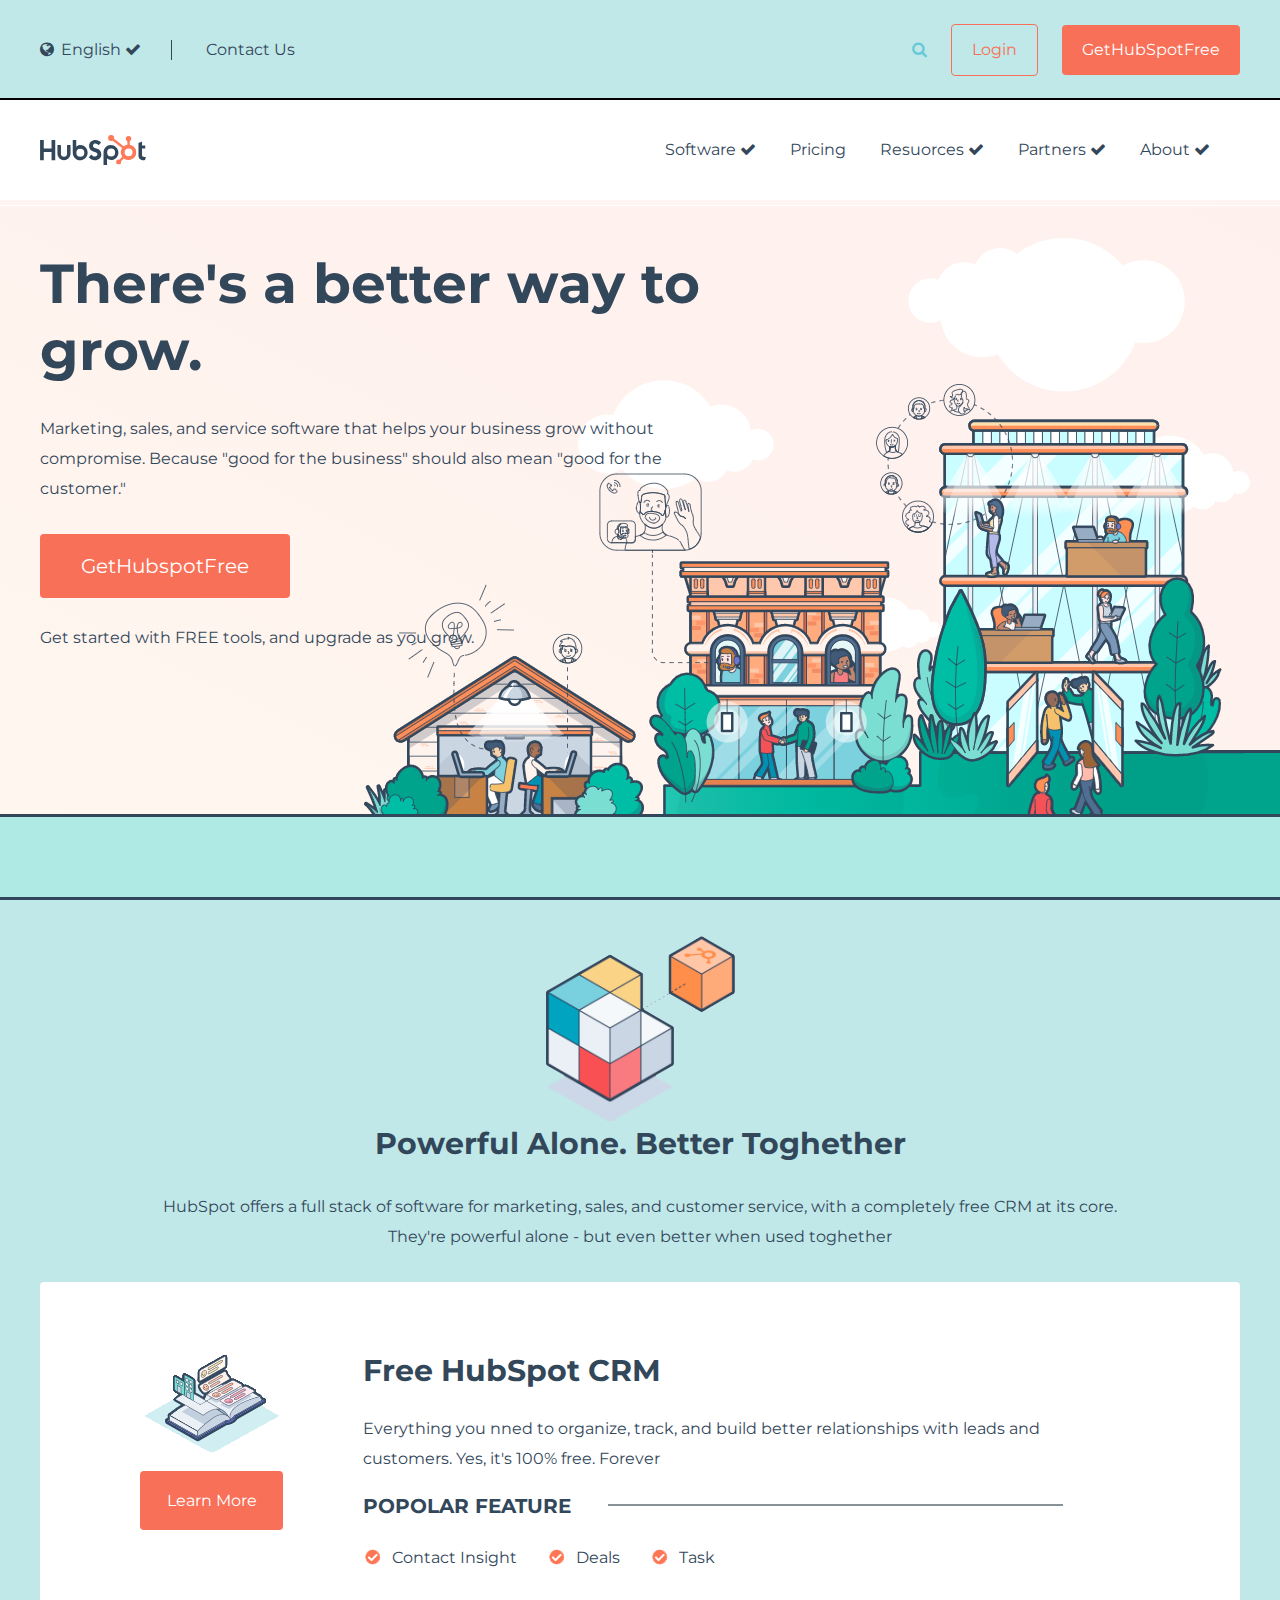
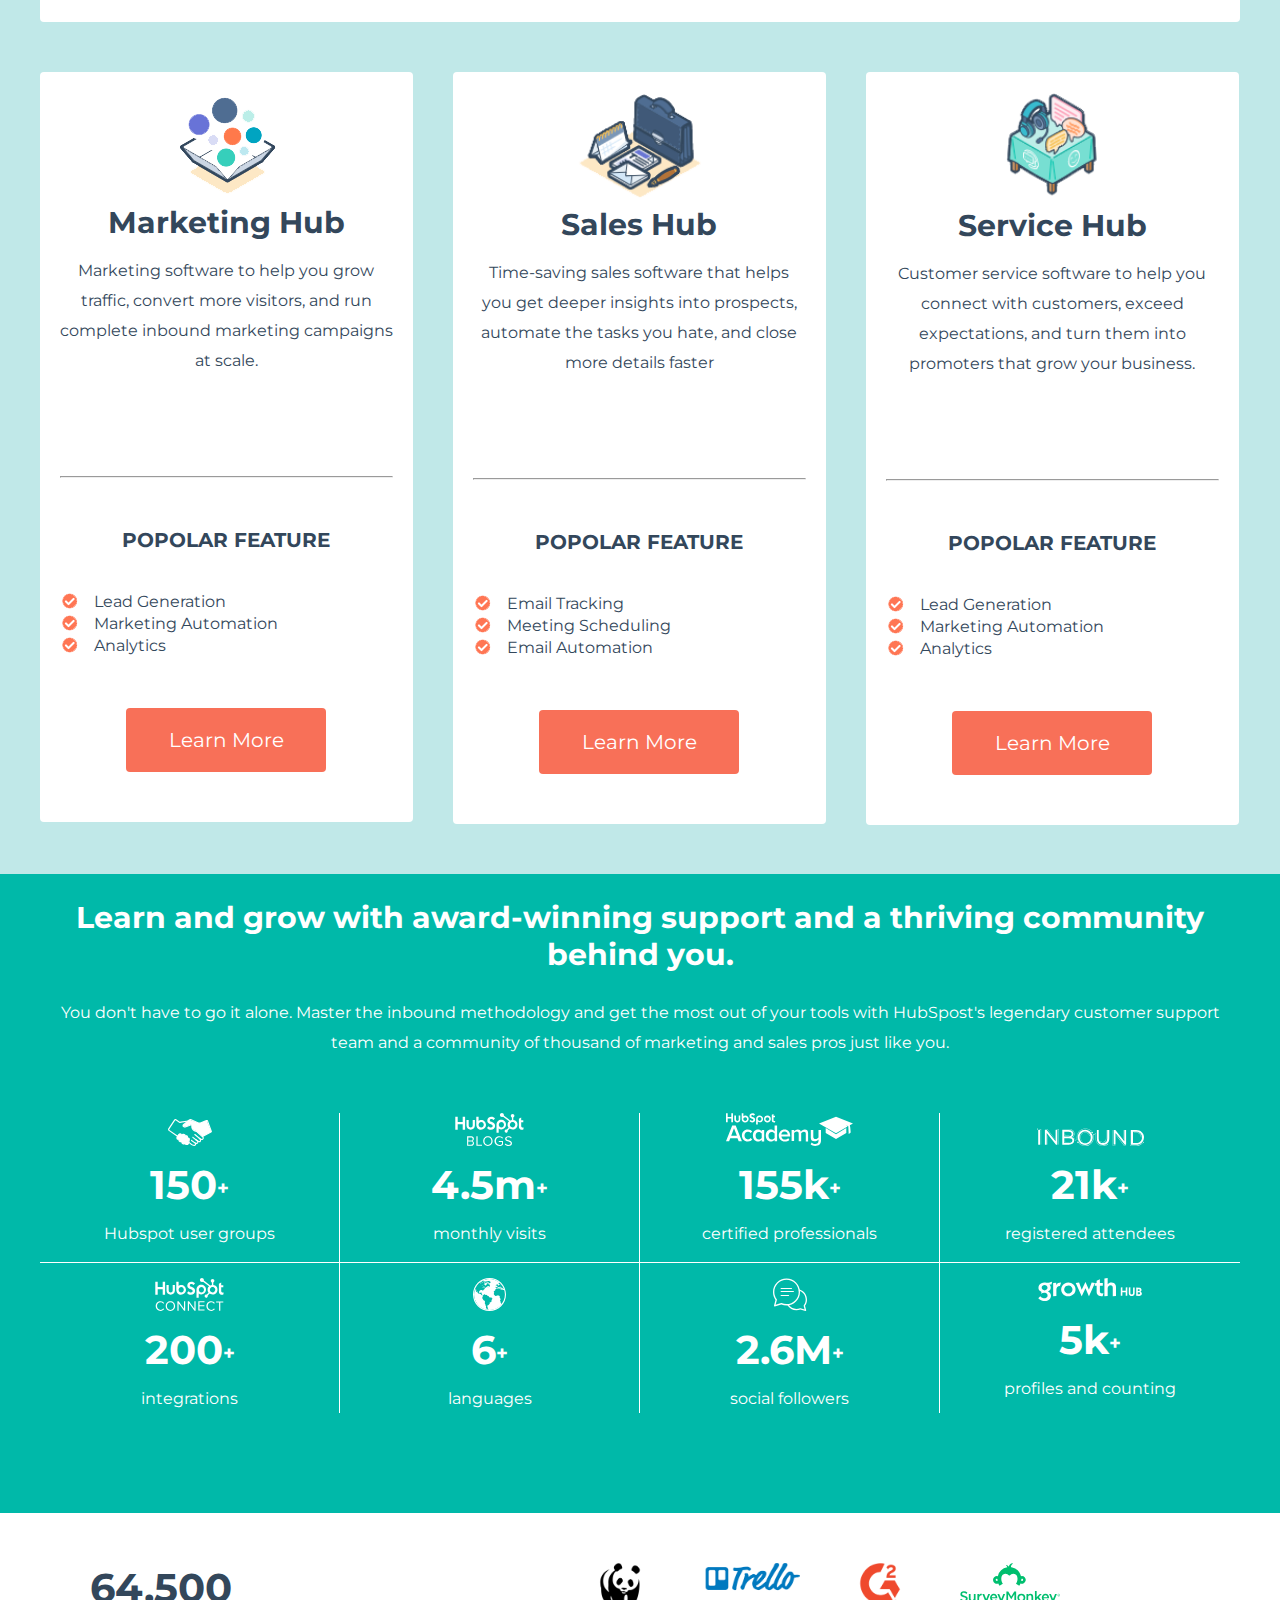
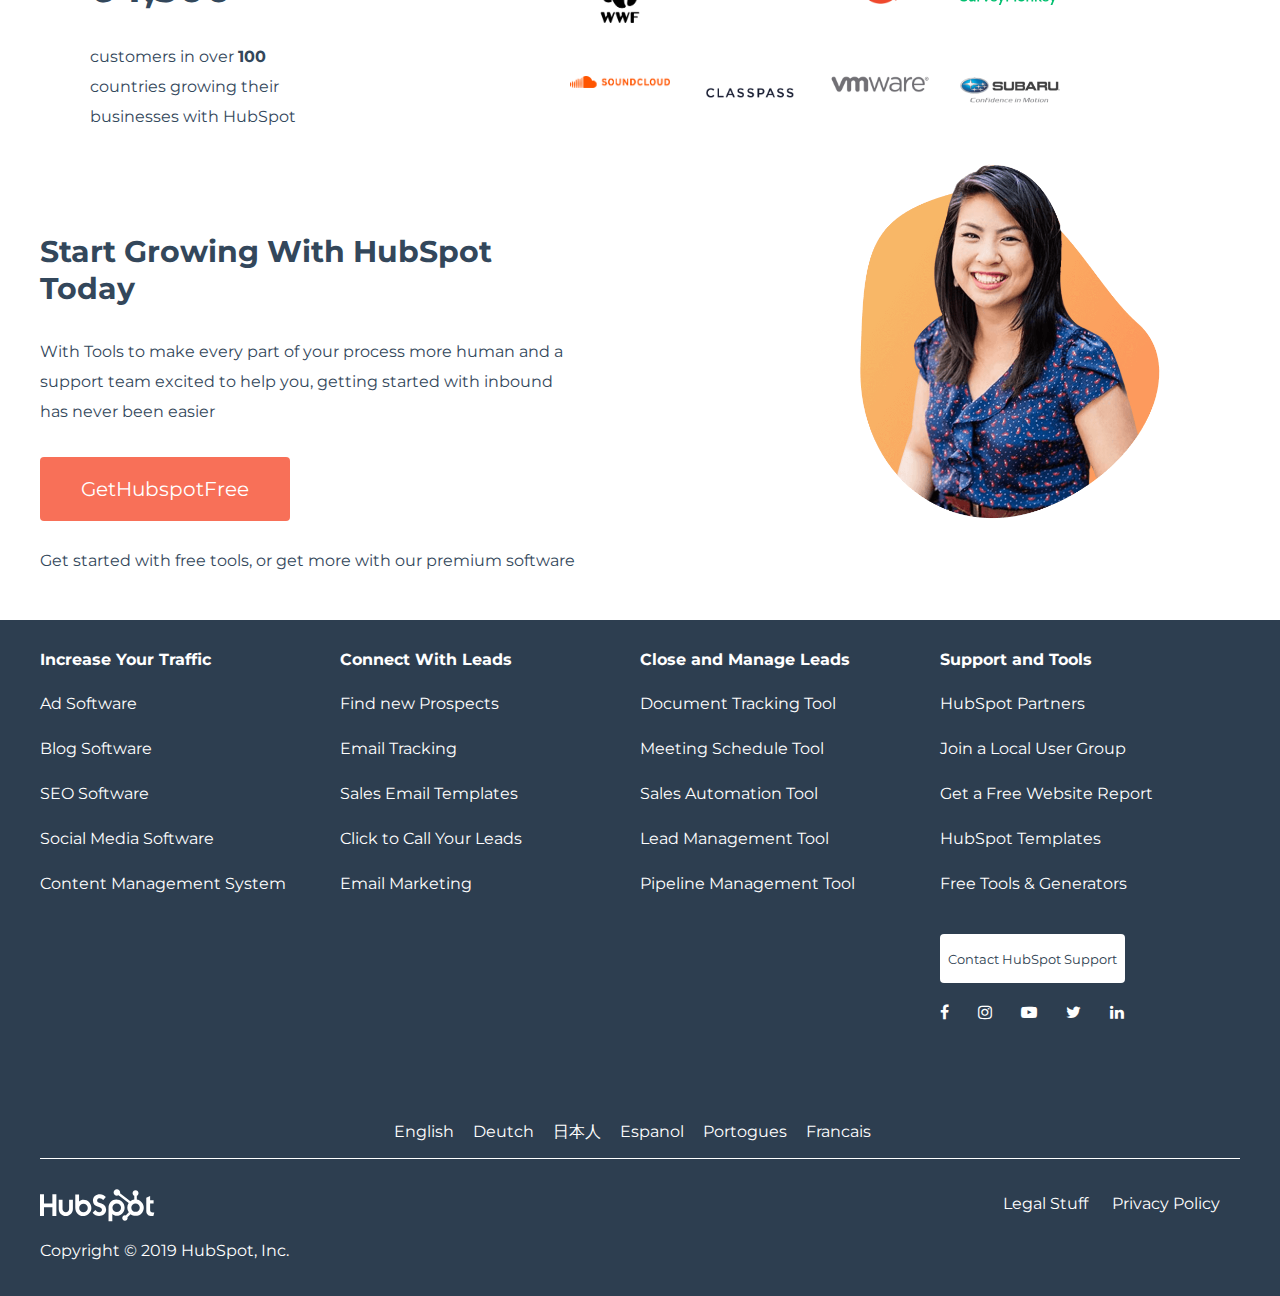
==== index.html @ 5397b075 "assegnata classe float-l a jumbotron-container, messo font-size su h1 a 55px e dato margin top a jum" ====
<!DOCTYPE html>
<html lang="en" dir="ltr">
  <head>
    <meta charset="utf-8">
    <title>Hubspot</title>
    <link rel="stylesheet" href="https://cdnjs.cloudflare.com/ajax/libs/font-awesome/4.7.0/css/font-awesome.min.css">
    <link rel="preconnect" href="https://fonts.gstatic.com">
<link href="https://fonts.googleapis.com/css2?family=Montserrat:ital@1&display=swap" rel="stylesheet">
<link rel="preconnect" href="https://fonts.gstatic.com">
<link href="https://fonts.googleapis.com/css2?family=Montserrat:ital,wght@1,900&display=swap" rel="stylesheet">
    <link rel="stylesheet" href="css/style.css">
  </head>
  <body>
    <header class="min-width">
      <div class="container clearfix">
        <!-- navbar left -->
        <nav>
          <ul class="float-l">
            <li>
              <i class="fa fa-globe color-darkgrey" aria-hidden="true">
              </i>
              <a   class="color-darkgrey" href="#">
               English
              </a>
              <i class="fa fa-check color-darkgrey" aria-hidden="true"></i>
            </li>
            <li  class="color-darkgrey">
             <a   class="color-darkgrey" href="#">
               Contact Us
              </a>
            </li>
          </ul>
          <!--end navbar left -->

          <!-- navbar right -->
          <ul class="float-r">
              <li>
                <a href="#">
                  <i class="fa fa-search" aria-hidden="true"></i>
                </a>
              </li>
              <li>
                <a href="#">
                  <div class="login-button txt-align-center">
                    <span>Login</span>
                  </div>
                </a>
              </li>

              <li>
                <a href="#">
                  <div class="get-hubspotfree-header-button button">
                   <span>GetHubSpotFree</span>
                  </div>
                </a>
              </li>
          </ul>
        </nav>
        <!--end navbar right -->
      </div>
      </header>
      <!-- end header -->

      <!-- under header navigation -->
      <div class="under-header-navigation">
        <div class="container clearfix">
          <div class="hubspot-logo-container float-l">
            <img src="img/logo.svg" alt="">
          </div>
          <div class="right-nav-under-header float-r">
            <nav>
              <ul>
                <li>
                  <a   class="color-darkgrey" href="#">Software</a>
                  <i class="fa fa-check color-darkgrey" aria-hidden="true"></i>
                </li>

                <li>
                  <a   class="color-darkgrey" href="#">Pricing</a>
                </li>

                <li>
                  <a   class="color-darkgrey" href="#">Resuorces</a>
                  <i class="fa fa-check color-darkgrey" aria-hidden="true"></i>
                </li>

                <li>
                  <a   class="color-darkgrey" href="#">Partners</a>
                  <i class="fa fa-check color-darkgrey" aria-hidden="true"></i>
                </li>

                <li>
                  <a   class="color-darkgrey" href="#">About</a>
                  <i class="fa fa-check color-darkgrey" aria-hidden="true"></i>
                </li>

              </ul>
            </nav>
          </div>
        </div>
      </div>
      <!--end under header navigation -->

      <!-- main -->
      <main class="min-width color-darkgrey">
        <!-- jumbotron -->
        <section class="jumbotron">
          <div class="container">
            <div class="jumbotron-container float-l">
              <h1>There's a better way to grow.</h1>
              <p>Marketing, sales, and service software that helps your business
                grow without compromise. Because "good for the business"
                should also mean "good for the customer."</p>
                <a class="jumbotron-link" href="#">
                  <div class="free-hubspot-button button">
                    <span>GetHubspotFree</span>
                  </div><br>
                </a>
                <a href="#">

                    <span class="color-darkgrey">
                      Get started with FREE tools,
                    and upgrade as you grow.
                  </span>

              </a>
              </div>
            </div>
          </section>
        <!--end jumbotron -->

        <!-- hub kind section -->
        <!-- slogan section -->
        <section class="kind-section">
          <div class="container clearfix">
            <div class="slogan-container">
              <img src="img/cubo.png" alt="">
              <h2>Powerful Alone. Better Toghether</h2>
              <p>HubSpot offers a full stack of software for marketing,
                sales, and customer service, with a completely free CRM at its core.
                They're powerful alone - but even better when used toghether</p>
            </div>
            <!--end slogan section -->

            <!-- crm section -->
            <div class="hubspot-crm-container clearfix">
              <div class="learn-more-container float-l">
                <img src="img/libretto.png" alt="libretto">
                <a href="#">
                  <div class="button">
                    <span>Learn More</span>
                  </div>
                </a>
              </div>

              <div class="free-hubspot-crm-description float-l">
                <h2>Free HubSpot CRM</h2>
                <p>Everything you nned to organize, track, and build better
                   relationships with leads and customers. Yes, it's 100% free. Forever</p>
                   <h3>POPOLAR FEATURE</h3>
                   <div class="check-container float-l">
                     <img src="img/check-orange.png" alt="">
                   </div>

                   <div class="check-description float-l">
                     <span>Contact Insight</span>
                   </div>

                   <div class="check-container float-l">
                     <img src="img/check-orange.png" alt="">
                   </div>

                   <div class="check-description float-l">
                     <span>Deals</span>
                   </div>

                   <div class="check-container float-l">
                     <img src="img/check-orange.png" alt="">
                   </div>

                   <div class="check-description float-l">
                     <span>Task</span>
                   </div>
                 </div>
               </div>
               <!--end crm section -->

               <!-- hub kind section -->
               <!-- marketing hub -->
              <div class="hub-kind-container clearfix">
                <div class="hub-kind-box float-l">
                  <img src="img/marketing-hub.png" alt="marketing-hub">
                  <h2>Marketing Hub</h2>
                  <p>Marketing software to help you grow traffic, convert more
                     visitors, and run complete inbound marketing campaigns at scale.</p>
                     <hr>
                     <h3>POPOLAR FEATURE</h3>

                      <div class="check-desc-and-logo-container">
                        <div class="check-hub-kind-container float-l">
                          <img src="img/check-orange.png" alt="check">
                       </div>
                       <div class="check-hub-kind-description float-l">
                           <span>Lead Generation</span>
                         </div>
                       </div>

                       <div class="check-desc-and-logo-container">
                         <div class="check-hub-kind-container float-l">
                           <img src="img/check-orange.png" alt="check">
                        </div>
                        <div class="check-hub-kind-description float-l">
                            <span>Marketing Automation</span>
                          </div>
                        </div>

                        <div class="check-desc-and-logo-container">
                          <div class="check-hub-kind-container float-l">
                            <img src="img/check-orange.png" alt="check">
                         </div>
                         <div class="check-hub-kind-description float-l">
                             <span>Analytics</span>
                           </div>
                         </div>
                         <a href="#">
                            <div class="learn-more-button-hubspot-kind button">
                              <span>Learn More</span>
                            </div>
                          </a>

                         </div>
                          <!--end marketing hub -->


                <!-- sales hub -->

                  <div class="hub-kind-box float-l">
                    <img class="sales-hub-img" src="img/sales-hub.png" alt="marketing-hub">
                    <h2>Sales Hub</h2>
                    <p>Time-saving sales software that helps you get deeper insights
                       into prospects, automate the tasks you hate, and close more details
                       faster</p>
                       <hr>
                       <h3>POPOLAR FEATURE</h3>
                       <div class="check-desc-and-logo-container">
                          <div class="check-hub-kind-container float-l">
                            <img src="img/check-orange.png" alt="check">
                         </div>
                         <div class="check-hub-kind-description float-l">
                             <span>Email Tracking</span>
                           </div>
                         </div>

                         <div class="check-desc-and-logo-container">
                           <div class="check-hub-kind-container float-l">
                             <img src="img/check-orange.png" alt="check">
                          </div>
                          <div class="check-hub-kind-description float-l">
                              <span>Meeting Scheduling</span>
                            </div>
                          </div>

                          <div class="check-desc-and-logo-container">
                            <div class="check-hub-kind-container float-l">
                              <img src="img/check-orange.png" alt="check">
                           </div>
                           <div class="check-hub-kind-description float-l">
                            <span>Email Automation</span>
                          </div>
                           </div>
                           <a href="#">
                             <div class="learn-more-button-hubspot-kind button">
                               <span>Learn More</span>
                              </div>
                             </a>
                           </div>
                           <!--end sales hub -->

              <!-- service hub -->
              <div class="hub-kind-box float-l">
                <img class="service-hub" src="img/service-hub.png" alt="marketing-hub">
                <h2>Service Hub</h2>
                <p>Customer service software to help you connect with customers,
                   exceed expectations, and turn them into promoters that grow your business.</p>
                  <hr>
                   <h3>POPOLAR FEATURE</h3>

                    <div class="check-desc-and-logo-container">
                      <div class="check-hub-kind-container float-l">
                        <img src="img/check-orange.png" alt="check">
                     </div>
                     <div class="check-hub-kind-description float-l">
                         <span>Lead Generation</span>
                       </div>
                     </div>

                     <div class="check-desc-and-logo-container">
                       <div class="check-hub-kind-container float-l">
                         <img src="img/check-orange.png" alt="check">
                      </div>
                      <div class="check-hub-kind-description float-l">
                          <span>Marketing Automation</span>
                        </div>
                      </div>

                      <div class="check-desc-and-logo-container">
                        <div class="check-hub-kind-container float-l">
                          <img src="img/check-orange.png" alt="check">
                       </div>
                       <div class="check-hub-kind-description float-l">
                           <span>Analytics</span>
                         </div>
                       </div>
                       <a href="#">
                        <div class="learn-more-button-hubspot-kind button">
                          <span>Learn More</span>
                        </div>
                      </a>

                       </div>
                     </div>
                   </div>
                   <!-- end service hub -->
                 </section>
                 <!--end hub kind section -->

                 <!-- numbers section -->
                 <!-- spot section -->
                 <section class="numbers-section">
                   <div class="container clearfix">
                     <div class="spot-container">
                       <h2>Learn and grow with award-winning
                         support and a thriving community behind you.</h2>
                         <p>You don't have to go it alone. Master the inbound methodology
                           and get the most out of your tools with HubSpost's legendary
                           customer support team and a community of thousand of
                           marketing and sales pros just like you.</p>
                     </div>
                     <!--end spot section -->

                     <!-- grid numbers -->
                     <div class="grid-numbers-container clearfix">

                       <div class="top grid-numbers-box float-l">
                         <img src="img/handshake.svg" alt="handshake">
                         <h2>150</h2>
                         <p>Hubspot user groups</p>
                       </div>

                       <div class="top grid-numbers-box float-l">
                         <img src="img/hubspot-blogs.svg" alt="HubSpot-blogs">
                         <h2>4.5m</h2>
                         <p>monthly visits</p>
                       </div>

                       <div class="top grid-numbers-box float-l">
                         <img src="img/hubspot-academy.svg" alt="HubSpot-academy">
                         <h2>155k</h2>
                         <p>certified professionals</p>
                       </div>

                       <div class="top grid-numbers-box float-l">
                         <img src="img/inbound.svg" alt="inbound">
                         <h2>21k</h2>
                         <p>registered attendees</p>
                       </div>

                       <div class="bottom grid-numbers-box float-l">
                         <img src="img/hubspot-connect.svg" alt="HubSpot-connect">
                         <h2>200</h2>
                         <p>integrations</p>
                       </div>

                       <div class="bottom grid-numbers-box float-l">
                         <img src="img/globe.svg" alt="globe">
                         <h2>6</h2>
                         <p>languages</p>
                       </div>

                       <div class="bottom grid-numbers-box float-l">
                         <img src="img/chat-text.svg" alt="chat-text">
                         <h2>2.6M</h2>
                         <p>social followers</p>
                       </div>

                       <div class="bottom grid-numbers-box float-l">
                         <img src="img/growth-hub.svg" alt="growt-hub">
                         <h2>5k</h2>
                         <p>profiles and counting</p>
                       </div>
                     </div>
                     <!--end grid numbers section -->
                   </div>
                 </section>
                 <!--end numbers section -->

                 <!-- partners section -->
                 <section>

                   <!-- numbers -->
                   <div class="container clearfix">
                     <div class="customers-number-container float-l">
                       <h2 id="customers-number">64,500</h2>
                       <p>customers in over <strong>100</strong> countries growing
                         their businesses with HubSpot </p>
                     </div>
                     <!--end numbers -->

                      <!-- partners logo section -->
                       <div class="logo-partners-container float-r">
                         <div class="top-logo-partners-container">
                           <div class="logo-partners-images-container float-l">
                             <img src="img/wwf.webp" alt="wwf">
                           </div>

                           <div class="logo-partners-images-container float-l">
                             <img src="img/trello.webp" alt="trello">
                           </div>

                           <div class="logo-partners-images-container float-l">
                             <img src="img/g2.webp" alt="g2">
                           </div>

                           <div class="logo-partners-images-container float-l">
                             <img src="img/survey-monkey.svg" alt="survey-monkey">
                           </div>
                         </div>

                         <div class="bottom-logo-partners-container">
                           <div class="logo-partners-images-container float-l">
                            <img src="img/soundcloud.webp" alt="soundcloud">
                          </div>

                          <div class="logo-partners-images-container float-l">
                            <img src="img/classpass.webp" alt="classpass">
                          </div>

                          <div class="logo-partners-images-container float-l">
                            <img src="img/vmware.webp" alt="vmware">
                          </div>

                          <div class="logo-partners-images-container float-l">
                            <img src="img/subaru.webp" alt="subaru">
                          </div>
                        </div>
                        </div>
                        <!--end partners logo section -->

                        <div class="grow-with-hubspot-container float-l">
                          <h2>Start Growing With HubSpot Today</h2>
                          <p>With Tools to make every part of your process more human and a
                            support team excited to help you, getting started with inbound
                            has never been easier</p>
                          <a href="#">
                            <div class="free-hubspot-button button">
                              <span>GetHubspotFree</span>
                            </div><br>
                            </a>
                            <span>Get started with free tools, or get more with our
                                  premium software</span>
                        </div>

                          <div class="immagine-signorina-container float-r">
                            <img src="img/woman.webp" alt="woman">
                          </div>
                      </div>
                    </section>
                    <!--end partners section -->
                  </main>

                  <!-- footer -->
                  <footer class="min-width">
                    <div class="container clearfix">
                      <div class="footer-services-container clearfix">
                        <div class="footer-services-box float-l">
                          <h4>Increase Your Traffic</h4>
                          <a href="#"><p>Ad Software</p></a>
                          <a href="#"><p>Blog Software</p></a>
                          <a href="#"><p>SEO Software</p></a>
                          <a href="#"><p>Social Media Software</p></a>
                          <a href="#"><p>Content Management System</p></a>
                        </div>

                        <div class="footer-services-box float-l">
                          <h4>Connect With Leads</h4>
                          <a href="#"><p>Find new Prospects</p></a>
                          <a href="#"><p>Email Tracking</p></a>
                          <a href="#"><p>Sales Email Templates</p></a>
                          <a href="#"><p>Click to Call Your Leads</p></a>
                          <a href="#"><p>Email Marketing</p></a>
                        </div>

                        <div class="footer-services-box float-l">
                          <h4>Close and Manage Leads</h4>
                          <a href="#"><p>Document Tracking Tool</p></a>
                          <a href="#"><p>Meeting Schedule Tool</p></a>
                          <a href="#"><p>Sales Automation Tool</p></a>
                          <a href="#"><p>Lead Management Tool</p></a>
                          <a href="#"><p>Pipeline Management Tool</p></a>
                        </div>

                        <div class="footer-services-box float-l">
                          <h4>Support and Tools</h4>
                          <a href="#"><p>HubSpot Partners</p></a>
                          <a href="#"><p>Join a Local User Group</p></a>
                          <a href="#"><p>Get a Free Website Report</p></a>
                          <a href="#"><p>HubSpot Templates</p></a>
                          <a href="#"><p>Free Tools & Generators</p></a>
                          <a href="#">
                            <div class="hubspot-support-button">
                              <span>Contact HubSpot Support</span>
                            </div>
                          </a>
                          <div class="icon">
                            <i class="fa fa-facebook" aria-hidden="true"></i>
                            <i class="fa fa-instagram" aria-hidden="true"></i>
                            <i class="fa fa-youtube-play" aria-hidden="true"></i>
                            <i class="fa fa-twitter" aria-hidden="true"></i>
                            <i class="fa fa-linkedin" aria-hidden="true"></i>
                          </div>
                        </div>
                      </div>

                      <div class="languages-container">
                        <span>English</span>
                        <span>Deutch</span>
                        <span>日本人</span>
                        <span>Espanol</span>
                        <span>Portogues</span>
                        <span>Francais</span>
                      </div>

                      <div class="logo-hubspot-bianco-container float-l">
                      <a href="#"><img src="img/wordmark-white.svg" alt="logo-bianco-hubspot"></a>
                        <p>Copyright &copy; 2019 HubSpot, Inc.</p>
                      </div>

                      <div class="privacy-container float-r">
                      <a href="#"><span>Legal Stuff</span></a>
                      <a href="#"><span>Privacy Policy</span></a>
                      </div>
                    </div>
                  </footer>
                  <!--end footer -->
                </body>
              </html>
---- css/style.css ----
/*UTILITIES*/
*{
  padding: 0;
  margin: 0;
  box-sizing: border-box;
}

body{
  font-family: 'Montserrat', sans-serif;
}

p{
  font-size: 16px;
  line-height: 30px;
}

a{
  text-decoration: none;
}

h2{
  font-size: 30px;
}

h3{
  font-size: 20px;
}

.container{
  width: 1200px;
  min-width: 1200px;
  margin: 0 auto;
}

.clearfix::after{
  content: "";
  display: table;
  clear: both;
}

.float-l{
  float: left;
}

.float-r{
  float: right;
}

.min-width-1200px{
  min-width: 1200px;
}



.min-width{
  min-width: 1200px;
}

.free-hubspot-button{
  padding: 20px 30px;
  width: 250px;
  margin-top: 30px;
  margin-bottom: 30px;
  font-size: 20px;

}

.button{
  border-radius: 4px;
  background-color: #f87058;
  color: #fff;
  display: inline-block;
  text-align: center;
}

.txt-align-center{
  text-align: center;
}

.color-darkgrey{
  color: #33475b;
}


/*END UTILITIES*/

/*HEADER*/
header{

  height: 100px;
  background-color: #c0e8e8;
  border-bottom: 2px solid #000;
}


header .container nav ul{
  line-height: 100px;
}

header .container nav ul li{
  display: inline-block;
  height: 20px;
  line-height: 20px;
}

/*NAVBAR-LEFT*/

header .container nav .float-l li i:first-child{
  padding-right: 3px;
}

header .container nav .float-l li:first-child{
  padding-right: 30px;
  border-right: 1px solid #33475b;
}

header .container nav .float-l li:nth-child(2){
  padding-left: 30px;
}

/*END NAVBAR-LEFT*/

/*NAVBAR-RIGHT*/

header .container nav .float-r li:first-child{
  margin-right: 20px;

}

header .container nav .float-r li a:first-child{
  color: #68c9d8;
}

.login-button{
  border: 1px solid #f87058;
  padding: 15px 20px;
  border-radius: 4px;
  color: #f87058;
  margin-right: 20px;
  display: inline-block;

}

.get-hubspotfree-header-button{
  padding: 15px 20px;

}
/*END NAVBAR-RIGHT*/


/*END HEADER*/


/*UNDER HEADER NAV*/
.under-header-navigation{
  height: 100px;
  position: relative;
}

.hubspot-logo-container{
  margin-top: 35px;
}


.right-nav-under-header nav ul{
  line-height: 100px;
}

.right-nav-under-header nav ul li{
  display: inline-block;
  padding-right: 30px;
}

/*END UNDER HEADER NAV*/

/*JUMBOTRON*/


.jumbotron{
  height: 700px;
  background: url("../img/jumbotron.png") no-repeat;
  background-position: bottom 0 right 0;
  background-color: #fff4ef;
  position: relative;

}

.jumbotron::before{
  position: absolute;
  bottom: 0;
  left:0;
  content: "";
  background-color: #afebe4;
  height: 80px;
  width: 100%;
  border-top: 3px solid #33475b;
  border-bottom: 3px solid #33475b;
}

.jumbotron-container{
  margin-top: 50px;
  width: 700px;

}

.jumbotron-container h1{
  font-size: 55px;
}

.jumbotron-container p{
  margin-top: 30px;

  /* font-size: 20px; */
}

 .jumbotron-container a div:last-child span{
    font-size: 15px;
}

/*END JUMBOTRON*/

/*HUB KIND SECTION*/

.kind-section{
  background-color: #c0e8e8;;

}

.slogan-container{
  /* width: 70%; */

  text-align: center;
  position: relative;
  padding: 30px 120px;

  /* left: 50%;
  transform: translate(-50%); */

}

.slogan-container h2{

  margin-bottom: 30px;
}

/*HUBSPOT CRM*/

.hubspot-crm-container{
  width: 100%;
  background-color: #fff;
  border-radius: 4px;
  padding: 70px 100px;
}

.learn-more-container a{
  color: #fff;
}

.learn-more-container a .button{
  padding: 20px 20px;
  margin-top: 10px;
  display: block;
}

.free-hubspot-crm-description{
  width: 700px;
  height: 200px;
  margin-left: 80px;
}

.free-hubspot-crm-description h2{
  margin-bottom: 25px;
}

.free-hubspot-crm-description p{
  margin-bottom: 20px;
  /* font-size: 20px; */
  line-height: 30px;
}

.free-hubspot-crm-description h3::before {
    content: '';
    float: right;
    width: 65%;
    height: 2px;
    /* line-height 20px - 2px = 18px */
    margin-top: 10px;
    background-color: #899397;
}

.check-container{
  margin: 30px 10px  0 0;
}

.check-description{
  margin-top: 30px;
  margin-right: 30px;
}

.check-description:last-child{
  margin-right: 0;
}
/*END HUBSPOT CRM*/

/* HUB KIND SECTION*/
.hub-kind-box{
  width:calc(100% / 3 - 27px);
  background-color: #fff;
  margin-top: 50px;
  border-radius: 4px;
  text-align: center;
  padding: 20px 20px;
}

.sales-hub-container{
  width:453px;
  border: 1px solid black;
  padding: 0 40px;
}

.hub-kind-box:nth-child(2){
  margin: 50px 40px;
}

.sales-hub-img{
  width: 130px;
}

.service-hub{
  width: 100px;
}

.hub-kind-box h2{

  margin-bottom: 15px;
}

 .hub-kind-box p{

  margin-bottom: 100px;
}



.hub-kind-box h3{
  margin-top: 50px;
  margin-bottom: 40px;

}


.check-desc-and-logo-container{
  width: 300px;
  height: 20px;
  margin-bottom: 2px;

}

.check-hub-kind-description{
  margin:0 15px;
}


.learn-more-button-hubspot-kind{
  padding: 20px 30px;
  width: 200px;
  margin-top: 50px;
  margin-bottom: 30px;
  font-size: 20px;

}

.learn-more-button a span{
  color: #fff;
}
/*END HUB KIND SECTION*/

/* NUMBERS SECTION */ /*SPOT SECTION*/
.numbers-section{
  background-color: #00b9a9;
  margin-bottom: 50px;
}

.spot-container{
  width: 100%;
  padding: 25px 0;
  text-align: center;
  color: #fff;
}

.spot-container h2{
  margin-bottom: 25px;
}

.spot-container p{
  line-height: 30px;
  /* font-size: 15px; */
}

/*END SPOT SECTION*/

/*NUMBERS GRID SECTION*/
.grid-numbers-container{
  width: 100%;
  height: 400px;
  margin-top: 30px;
}

.grid-numbers-box{
  text-align: center;
  width: 25%;

}

.top.grid-numbers-box{
  border-bottom: 1px solid #fff;

}

.grid-numbers-box{
  height: 150px;
}

.top.grid-numbers-box,
.bottom.grid-numbers-box{
  border-right: 1px solid #fff;
}

.top.grid-numbers-box:nth-child(4),
.bottom.grid-numbers-box:last-child{
  border-right: 0;
}

.bottom.grid-numbers-box{

  padding-top: 15px;
}

.grid-numbers-box img,
.grid-numbers-box h2{
  margin-bottom: 10px;

}

.grid-numbers-box h2,
.grid-numbers-box p{
  color: #fff;
}

 .grid-numbers-box h2{
   font-family: 'Montserrat', sans-serif;
   font-size: 40px;
}



 .grid-numbers-box h2::after{
  content: "+";
  font-size: 0.5em;
  vertical-align: middle;
}

/*END NUMBERS SECTION */

/*PARTNERS SECTION*/

.customers-number-container{
  width: 250px;
  margin-left: 50px;
}


#customers-number{
  font-size: 40px;
  margin-bottom: 30px;
}

.logo-partners-container{
  width: 600px;
  height: 200px;
  margin-right: 100px;
}

.logo-partners-images-container{
  width: 100px;
  margin-left: 30px;
}

.top-logo-partners-container,
.bottom-logo-partners-container{
  width: 100%;
  height: 100px;
  margin-bottom: 10px;

}

.logo-partners-images-container img{
  width: 100%;
  height: 100%;
}

.grow-with-hubspot-container{
  margin-top: 70px;
  width: 544px;
  }

.grow-with-hubspot-container h2{
  margin-bottom: 30px;
}

.grow-with-hubspot-container a:last-child span {
  color: #000;
  font-size: 10px;
}

.immagine-signorina-container{
  width: 300px;
  position: relative;
  right: 80px;
}

.immagine-signorina-container img{
  width: 100%;
}
/*END PARTNERS SECTION*/

/*FOOTER*/
footer{
  background-color: #2d3e50;
  margin-top: 50px;
  padding: 30px 0;
}

.footer-services-container{
  width: 100%;
}

.footer-services-box{
  width: 25%;
  color: #fff;
}

.footer-services-box h4{
  margin-bottom: 20px;

}

.footer-services-box p{
  margin-bottom: 15px;
  /* font-size: 15px; */
}

footer .footer-services-box a p
{
  color: #fff;
}

.hubspot-support-button{
  border-radius: 4px;
  background-color: #fff;
  width: 185px;
  margin-top: 20px;
  padding: 15px 0;
  text-align: center;
  display: inline-block;
}

a .hubspot-support-button span{
  color: #2d3e50;
  font-size: 13px;
}

.icon{
  margin-top: 20px;

}

.icon i{
  margin-left: 25px;
}

.icon i:first-child{
  margin-left: 0;
}


.languages-container{
  width: 100%;
  border-bottom: 1px solid #fff;
  text-align: center;
  margin-top: 100px;
  padding-bottom: 15px;
  color:#fff;
}

.languages-container span{
  padding-right: 15px;
}

.logo-hubspot-bianco-container{
  margin-top: 30px;

}

.logo-hubspot-bianco-container p{
  color: #fff;
  margin-top: 10px;
}

.privacy-container{
  margin-top: 35px;
}

.privacy-container a span{
  margin-right: 20px;
  color: #fff;
}


/*END FOOTER*/
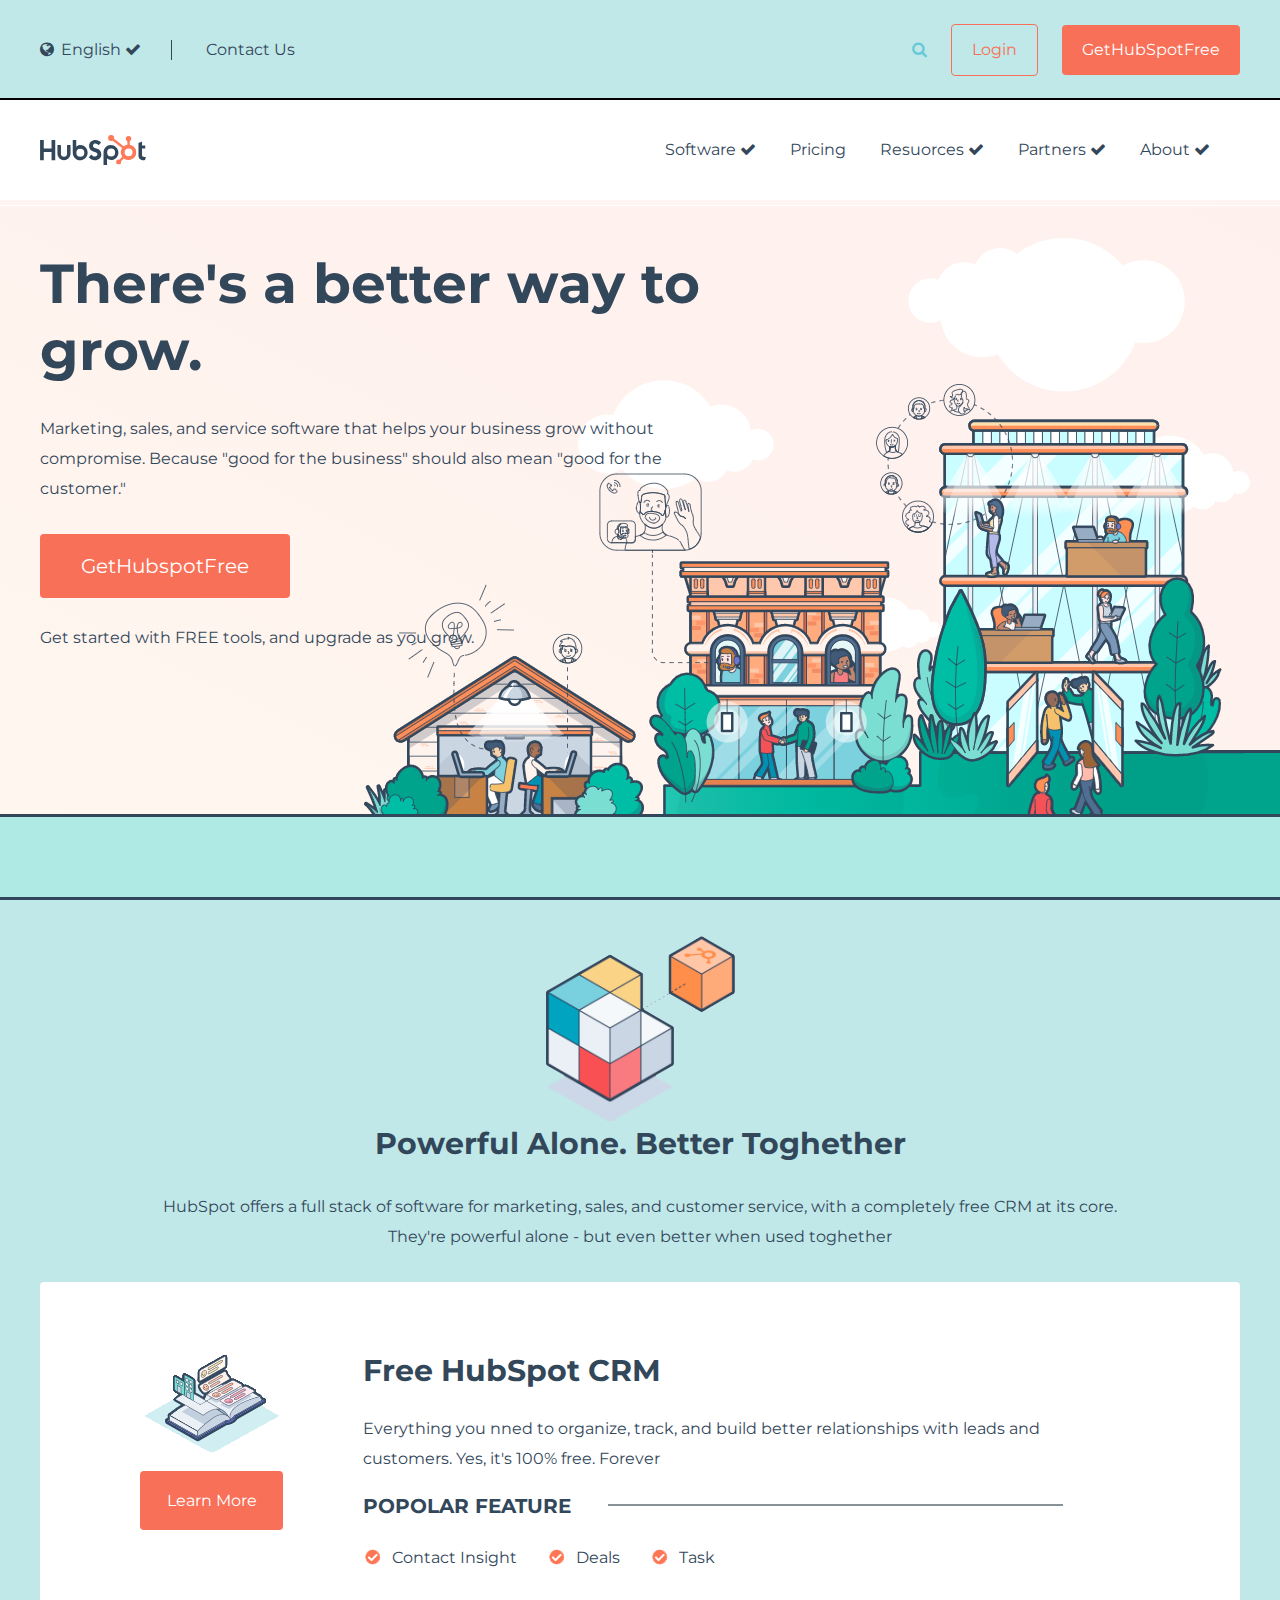
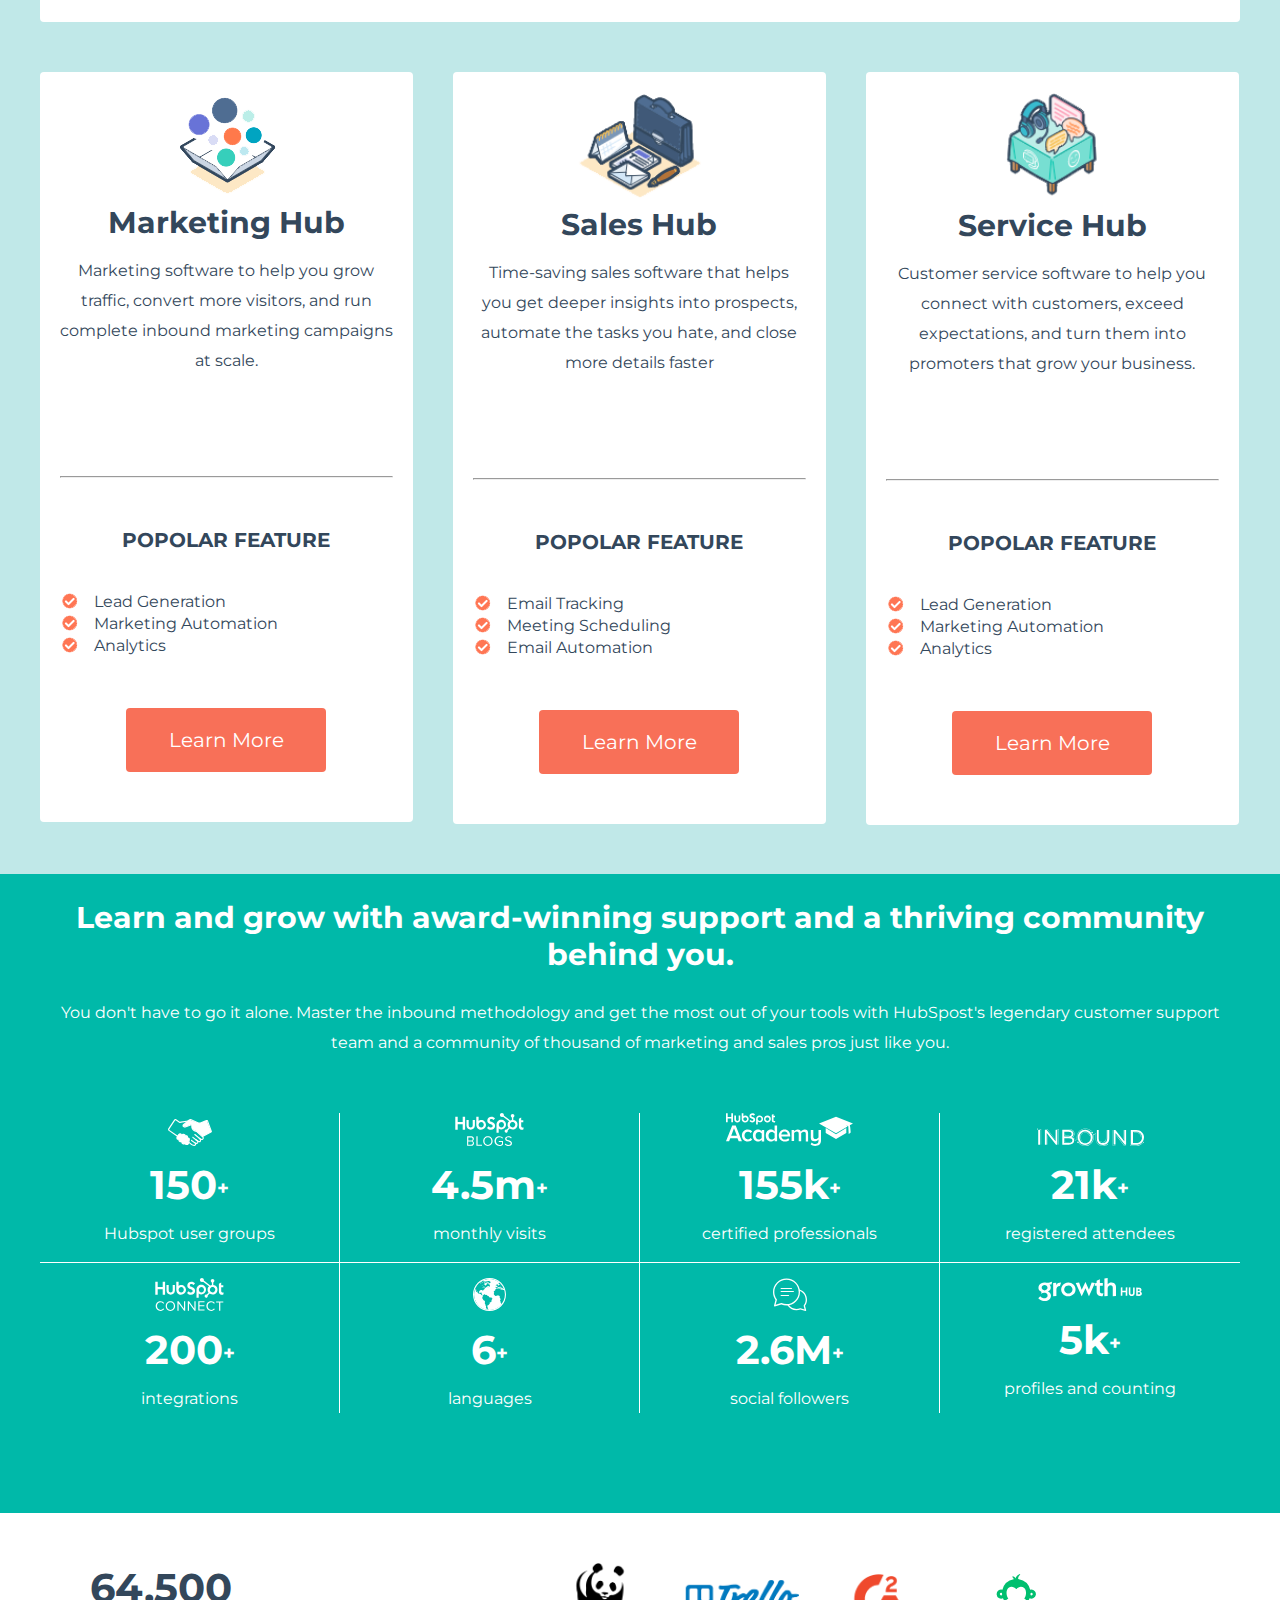
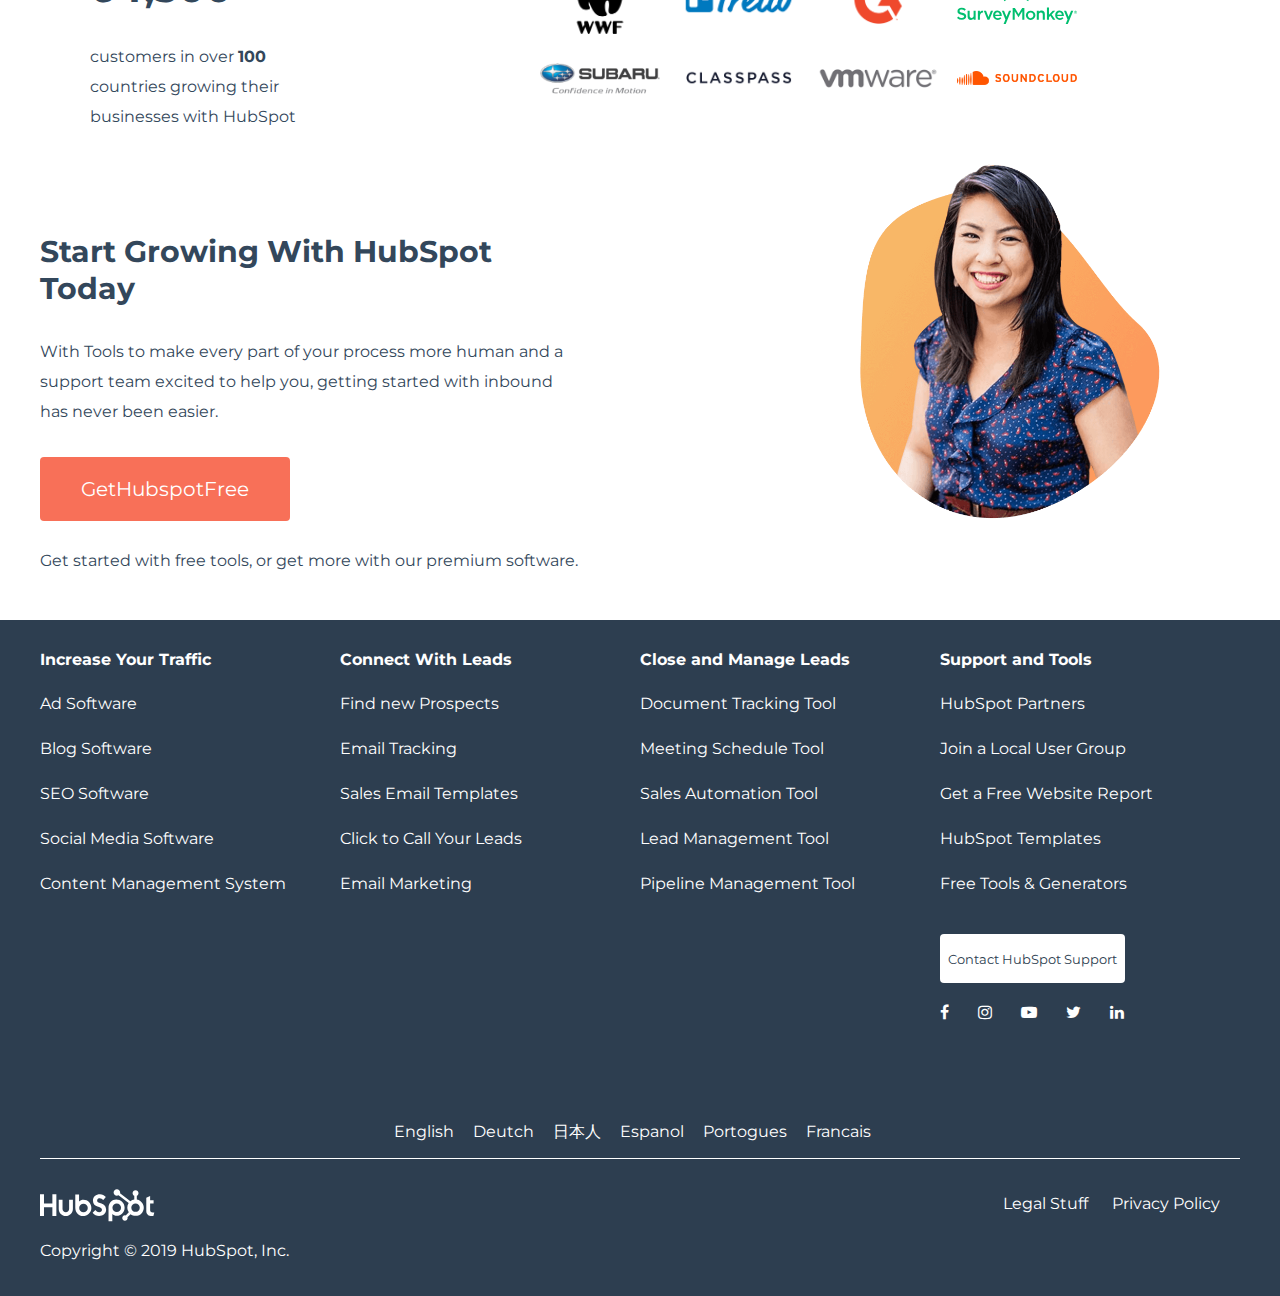
==== commit b27ad616: "allineate verticalmente i loghi nella sezione dei partners" ====
--- a/index.html
+++ b/index.html
@@ -409,39 +409,39 @@
                       <!-- partners logo section -->
                        <div class="logo-partners-container float-r">
                          <div class="top-logo-partners-container">
-                           <div class="logo-partners-images-container float-l">
+                           <!-- <div class="logo-partners-images-container float-l"> -->
                              <img src="img/wwf.webp" alt="wwf">
-                           </div>
-
-                           <div class="logo-partners-images-container float-l">
+                           <!-- </div> -->
+
+                           <!-- <div class="logo-partners-images-container float-l"> -->
                              <img src="img/trello.webp" alt="trello">
-                           </div>
-
-                           <div class="logo-partners-images-container float-l">
+                           <!-- </div> -->
+
+                           <!-- <div class="logo-partners-images-container float-l"> -->
                              <img src="img/g2.webp" alt="g2">
-                           </div>
-
-                           <div class="logo-partners-images-container float-l">
+                           <!-- </div> -->
+
+                           <!-- <div class="logo-partners-images-container float-l"> -->
                              <img src="img/survey-monkey.svg" alt="survey-monkey">
-                           </div>
+                           <!-- </div> -->
                          </div>
 
                          <div class="bottom-logo-partners-container">
-                           <div class="logo-partners-images-container float-l">
-                            <img src="img/soundcloud.webp" alt="soundcloud">
-                          </div>
-
-                          <div class="logo-partners-images-container float-l">
+                           <!-- <div class="logo-partners-images-container float-l"> -->
+                            <img src="img/subaru.webp" alt="soundcloud">
+                          <!-- </div> -->
+
+                          <!-- <div class="logo-partners-images-container float-l"> -->
                             <img src="img/classpass.webp" alt="classpass">
-                          </div>
-
-                          <div class="logo-partners-images-container float-l">
+                          <!-- </div> -->
+
+                          <!-- <div class="logo-partners-images-container float-l"> -->
                             <img src="img/vmware.webp" alt="vmware">
-                          </div>
-
-                          <div class="logo-partners-images-container float-l">
-                            <img src="img/subaru.webp" alt="subaru">
-                          </div>
+                          <!-- </div> -->
+
+                          <!-- <div class="logo-partners-images-container float-l"> -->
+                            <img src="img/soundcloud.webp" alt="subaru">
+                          <!-- </div> -->
                         </div>
                         </div>
                         <!--end partners logo section -->
@@ -450,14 +450,14 @@
                           <h2>Start Growing With HubSpot Today</h2>
                           <p>With Tools to make every part of your process more human and a
                             support team excited to help you, getting started with inbound
-                            has never been easier</p>
+                            has never been easier.</p>
                           <a href="#">
                             <div class="free-hubspot-button button">
                               <span>GetHubspotFree</span>
                             </div><br>
                             </a>
                             <span>Get started with free tools, or get more with our
-                                  premium software</span>
+                                  premium software.</span>
                         </div>
 
                           <div class="immagine-signorina-container float-r">
--- a/css/style.css
+++ b/css/style.css
@@ -174,7 +174,6 @@
 /*END UNDER HEADER NAV*/
 
 /*JUMBOTRON*/
-
 
 .jumbotron{
   height: 700px;
@@ -489,14 +488,14 @@
 .top-logo-partners-container,
 .bottom-logo-partners-container{
   width: 100%;
-  height: 100px;
-  margin-bottom: 10px;
-
-}
-
-.logo-partners-images-container img{
-  width: 100%;
-  height: 100%;
+  margin-bottom: 20px;
+
+}
+
+.logo-partners-container img{
+  width: 20%;
+  vertical-align: middle;
+  margin-right: 15px;
 }
 
 .grow-with-hubspot-container{
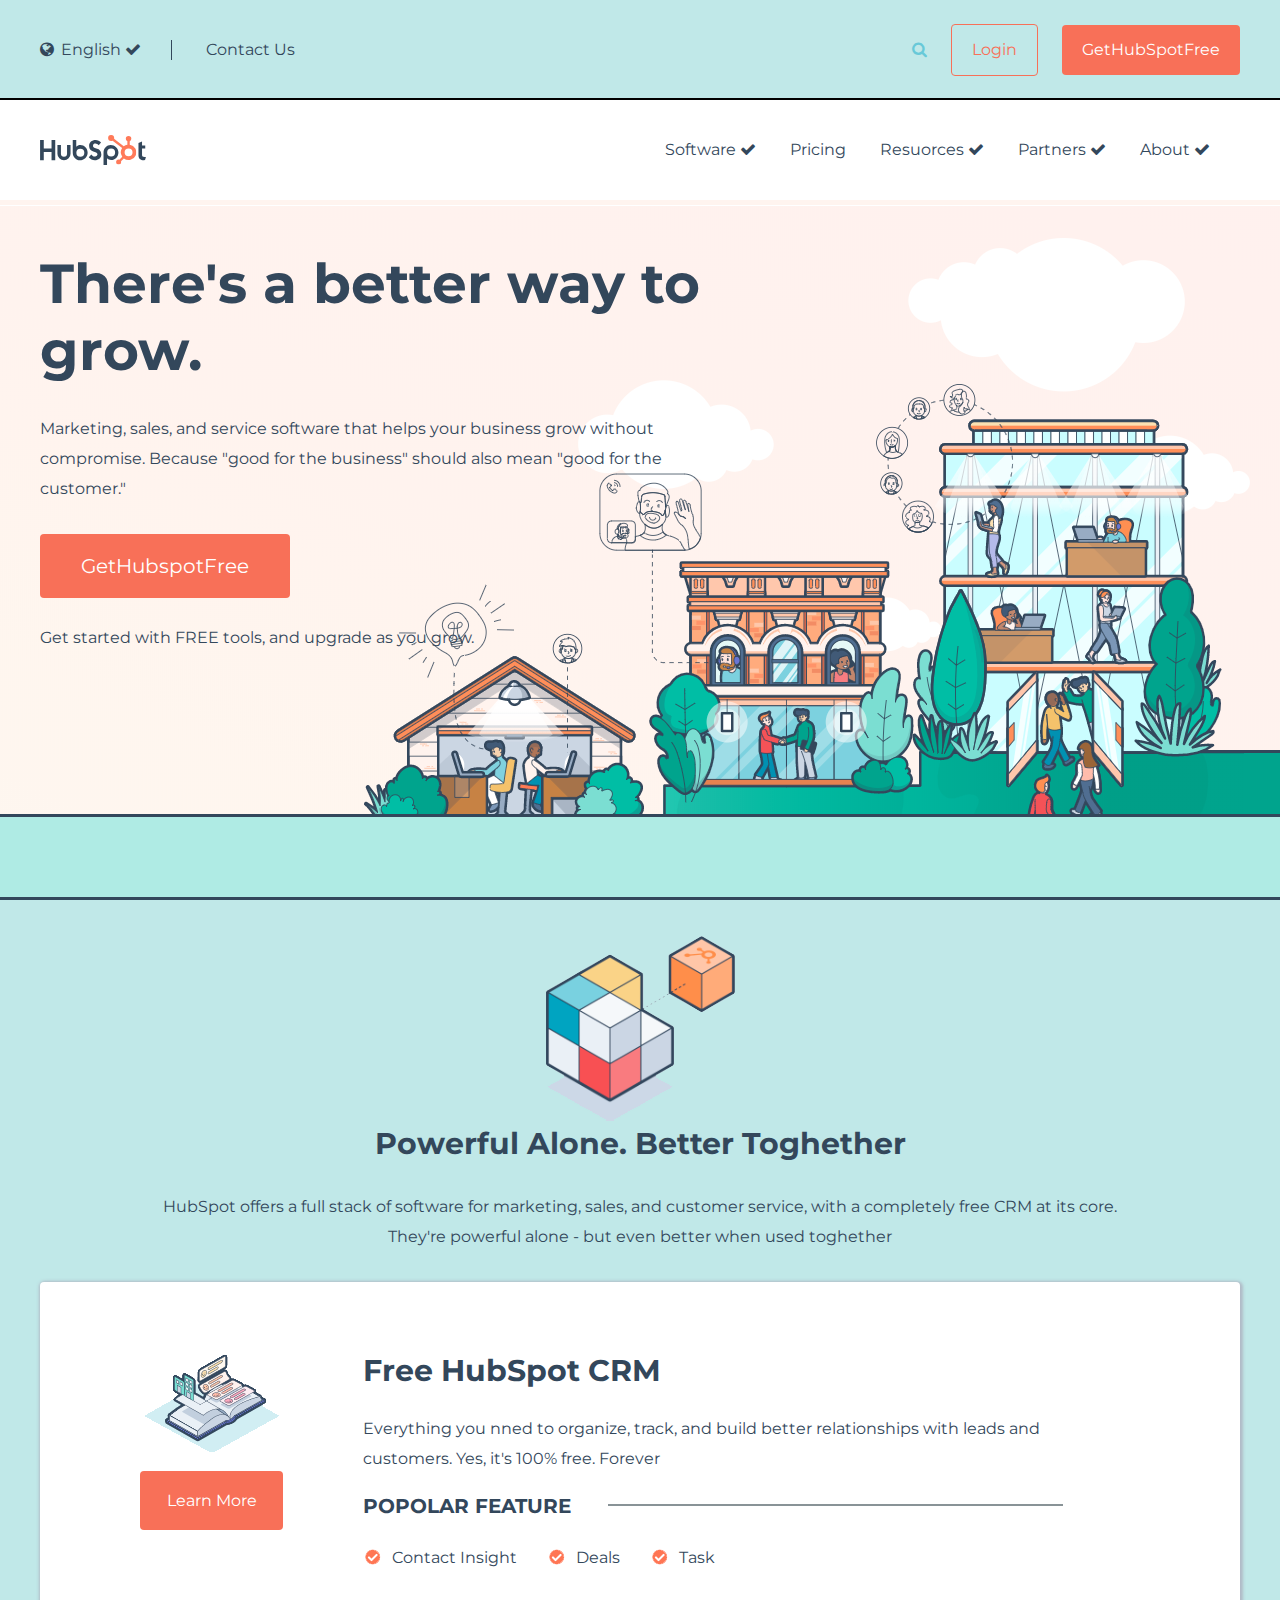
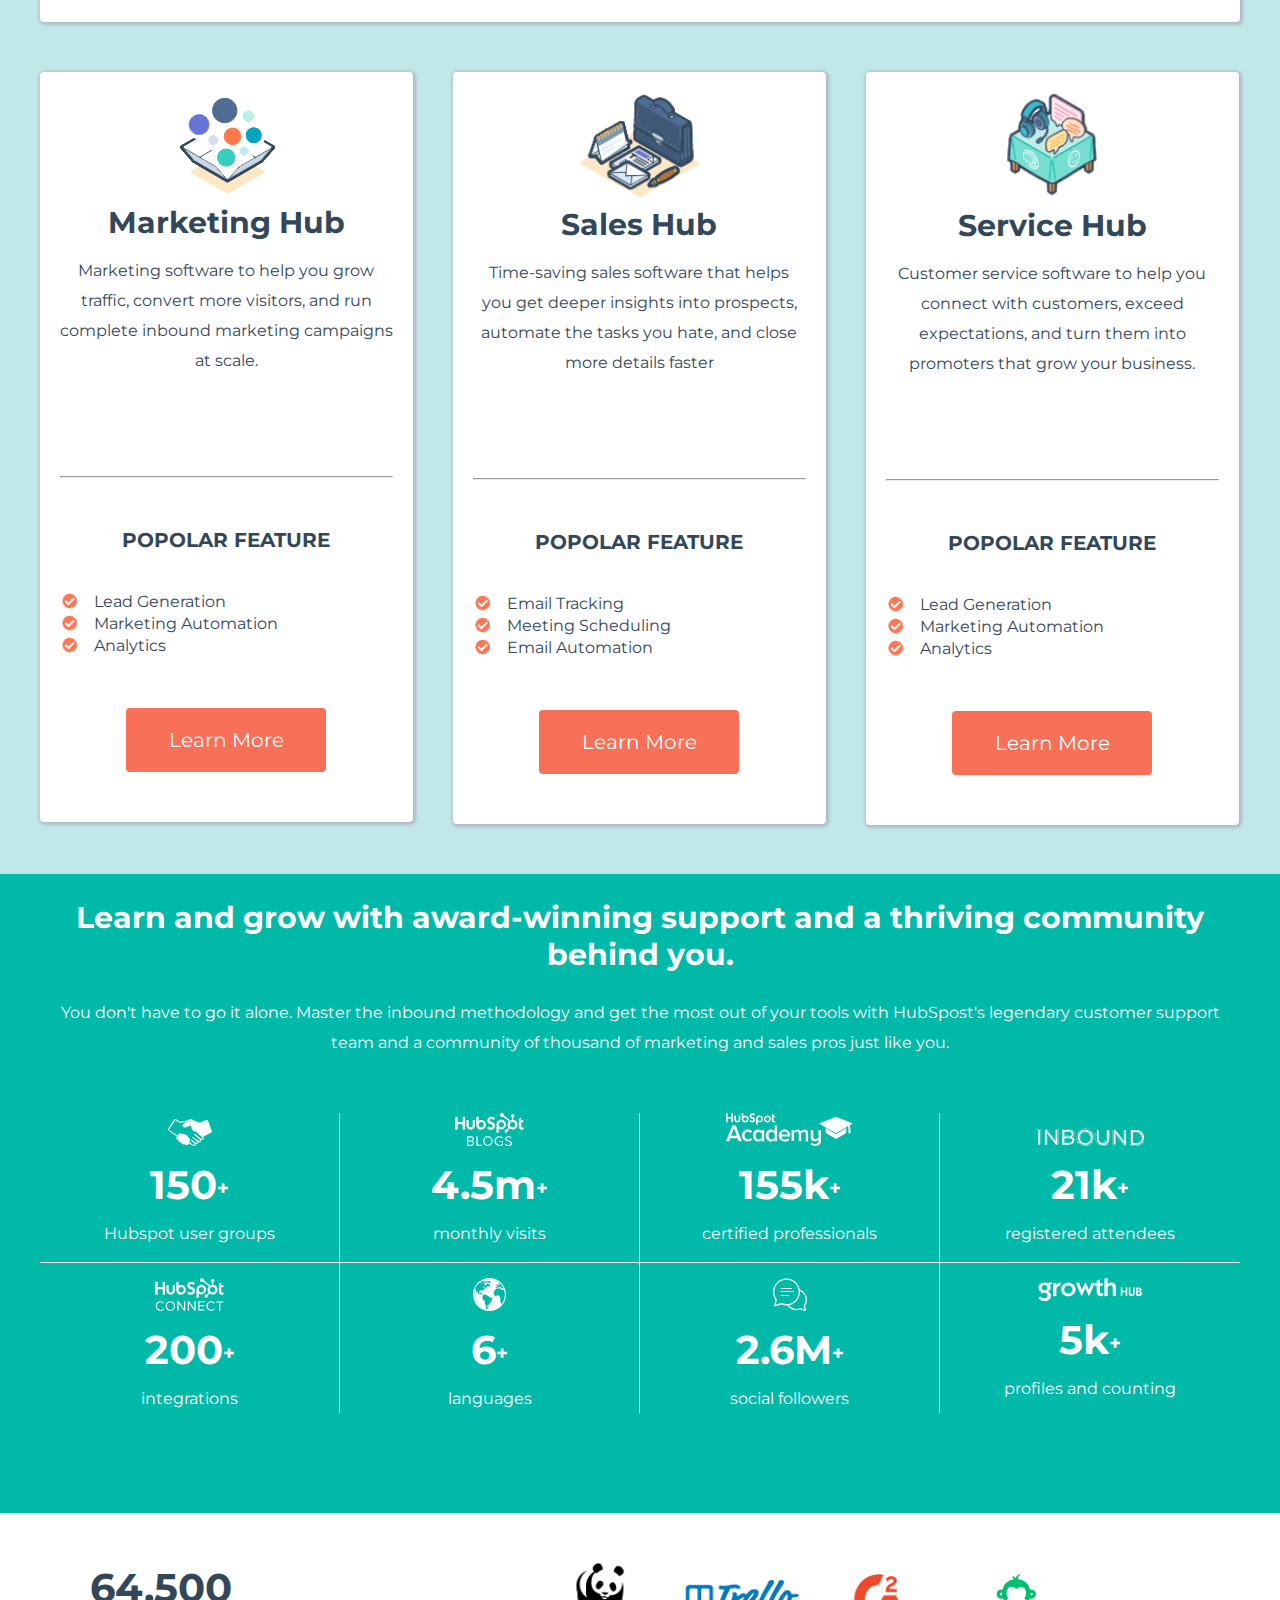
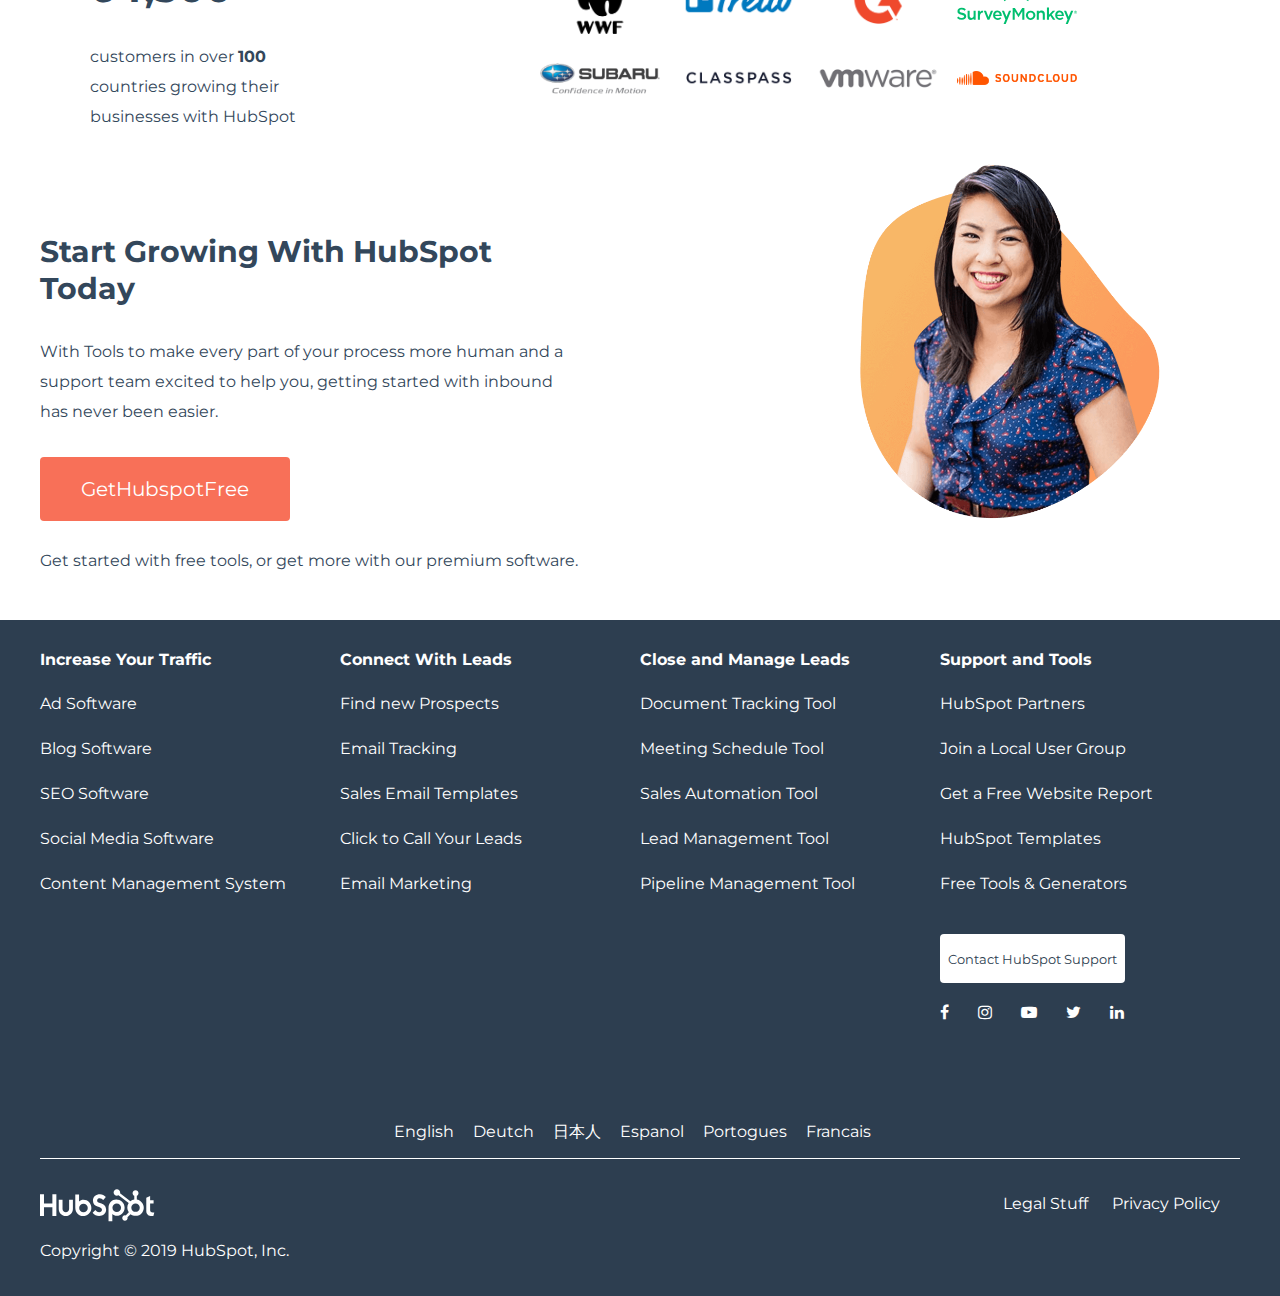
==== commit 511db891: "Aggiunta ombreggiatura ai box "free-hubspot-crm" e ad "hub-kind-box""" ====
--- a/index.html
+++ b/index.html
@@ -143,7 +143,7 @@
             <!--end slogan section -->
 
             <!-- crm section -->
-            <div class="hubspot-crm-container clearfix">
+            <div class="hubspot-crm-container clearfix box-shadow">
               <div class="learn-more-container float-l">
                 <img src="img/libretto.png" alt="libretto">
                 <a href="#">
@@ -188,7 +188,7 @@
                <!-- hub kind section -->
                <!-- marketing hub -->
               <div class="hub-kind-container clearfix">
-                <div class="hub-kind-box float-l">
+                <div class="hub-kind-box float-l box-shadow">
                   <img src="img/marketing-hub.png" alt="marketing-hub">
                   <h2>Marketing Hub</h2>
                   <p>Marketing software to help you grow traffic, convert more
@@ -234,7 +234,7 @@
 
                 <!-- sales hub -->
 
-                  <div class="hub-kind-box float-l">
+                  <div class="hub-kind-box float-l box-shadow">
                     <img class="sales-hub-img" src="img/sales-hub.png" alt="marketing-hub">
                     <h2>Sales Hub</h2>
                     <p>Time-saving sales software that helps you get deeper insights
@@ -277,7 +277,7 @@
                            <!--end sales hub -->
 
               <!-- service hub -->
-              <div class="hub-kind-box float-l">
+              <div class="hub-kind-box float-l box-shadow">
                 <img class="service-hub" src="img/service-hub.png" alt="marketing-hub">
                 <h2>Service Hub</h2>
                 <p>Customer service software to help you connect with customers,
@@ -409,39 +409,16 @@
                       <!-- partners logo section -->
                        <div class="logo-partners-container float-r">
                          <div class="top-logo-partners-container">
-                           <!-- <div class="logo-partners-images-container float-l"> -->
-                             <img src="img/wwf.webp" alt="wwf">
-                           <!-- </div> -->
-
-                           <!-- <div class="logo-partners-images-container float-l"> -->
-                             <img src="img/trello.webp" alt="trello">
-                           <!-- </div> -->
-
-                           <!-- <div class="logo-partners-images-container float-l"> -->
-                             <img src="img/g2.webp" alt="g2">
-                           <!-- </div> -->
-
-                           <!-- <div class="logo-partners-images-container float-l"> -->
-                             <img src="img/survey-monkey.svg" alt="survey-monkey">
-                           <!-- </div> -->
-                         </div>
-
-                         <div class="bottom-logo-partners-container">
-                           <!-- <div class="logo-partners-images-container float-l"> -->
-                            <img src="img/subaru.webp" alt="soundcloud">
-                          <!-- </div> -->
-
-                          <!-- <div class="logo-partners-images-container float-l"> -->
-                            <img src="img/classpass.webp" alt="classpass">
-                          <!-- </div> -->
-
-                          <!-- <div class="logo-partners-images-container float-l"> -->
-                            <img src="img/vmware.webp" alt="vmware">
-                          <!-- </div> -->
-
-                          <!-- <div class="logo-partners-images-container float-l"> -->
-                            <img src="img/soundcloud.webp" alt="subaru">
-                          <!-- </div> -->
+                           <img src="img/wwf.webp" alt="wwf">
+                           <img src="img/trello.webp" alt="trello">
+                           <img src="img/g2.webp" alt="g2">
+                           <img src="img/survey-monkey.svg" alt="survey-monkey">
+                        </div>
+                        <div class="bottom-logo-partners-container">
+                           <img src="img/subaru.webp" alt="soundcloud">
+                           <img src="img/classpass.webp" alt="classpass">
+                           <img src="img/vmware.webp" alt="vmware">
+                           <img src="img/soundcloud.webp" alt="subaru">
                         </div>
                         </div>
                         <!--end partners logo section -->
--- a/css/style.css
+++ b/css/style.css
@@ -79,6 +79,10 @@
 
 .color-darkgrey{
   color: #33475b;
+}
+
+.box-shadow{
+  box-shadow:1px 1px 3px 2px #aabb;
 }
 
 
@@ -309,7 +313,10 @@
   border-radius: 4px;
   text-align: center;
   padding: 20px 20px;
-}
+
+}
+
+
 
 .sales-hub-container{
   width:453px;
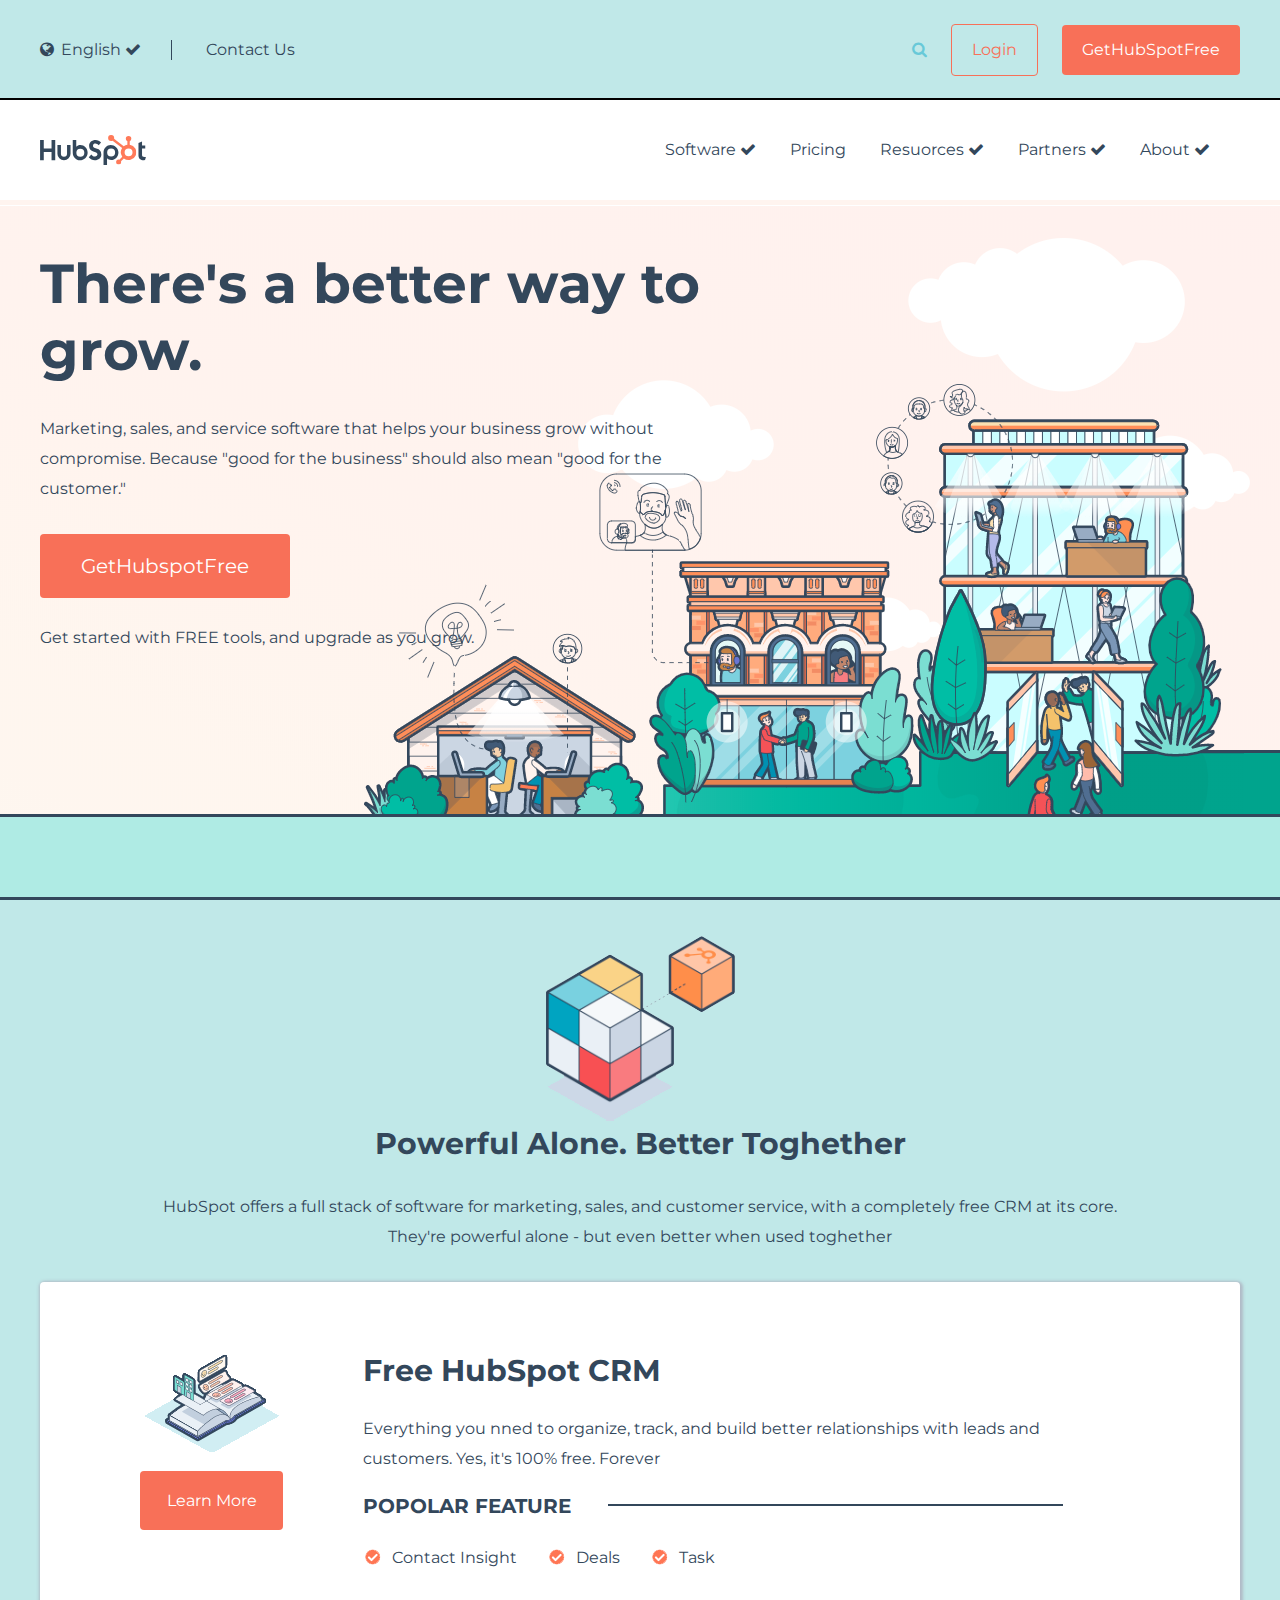
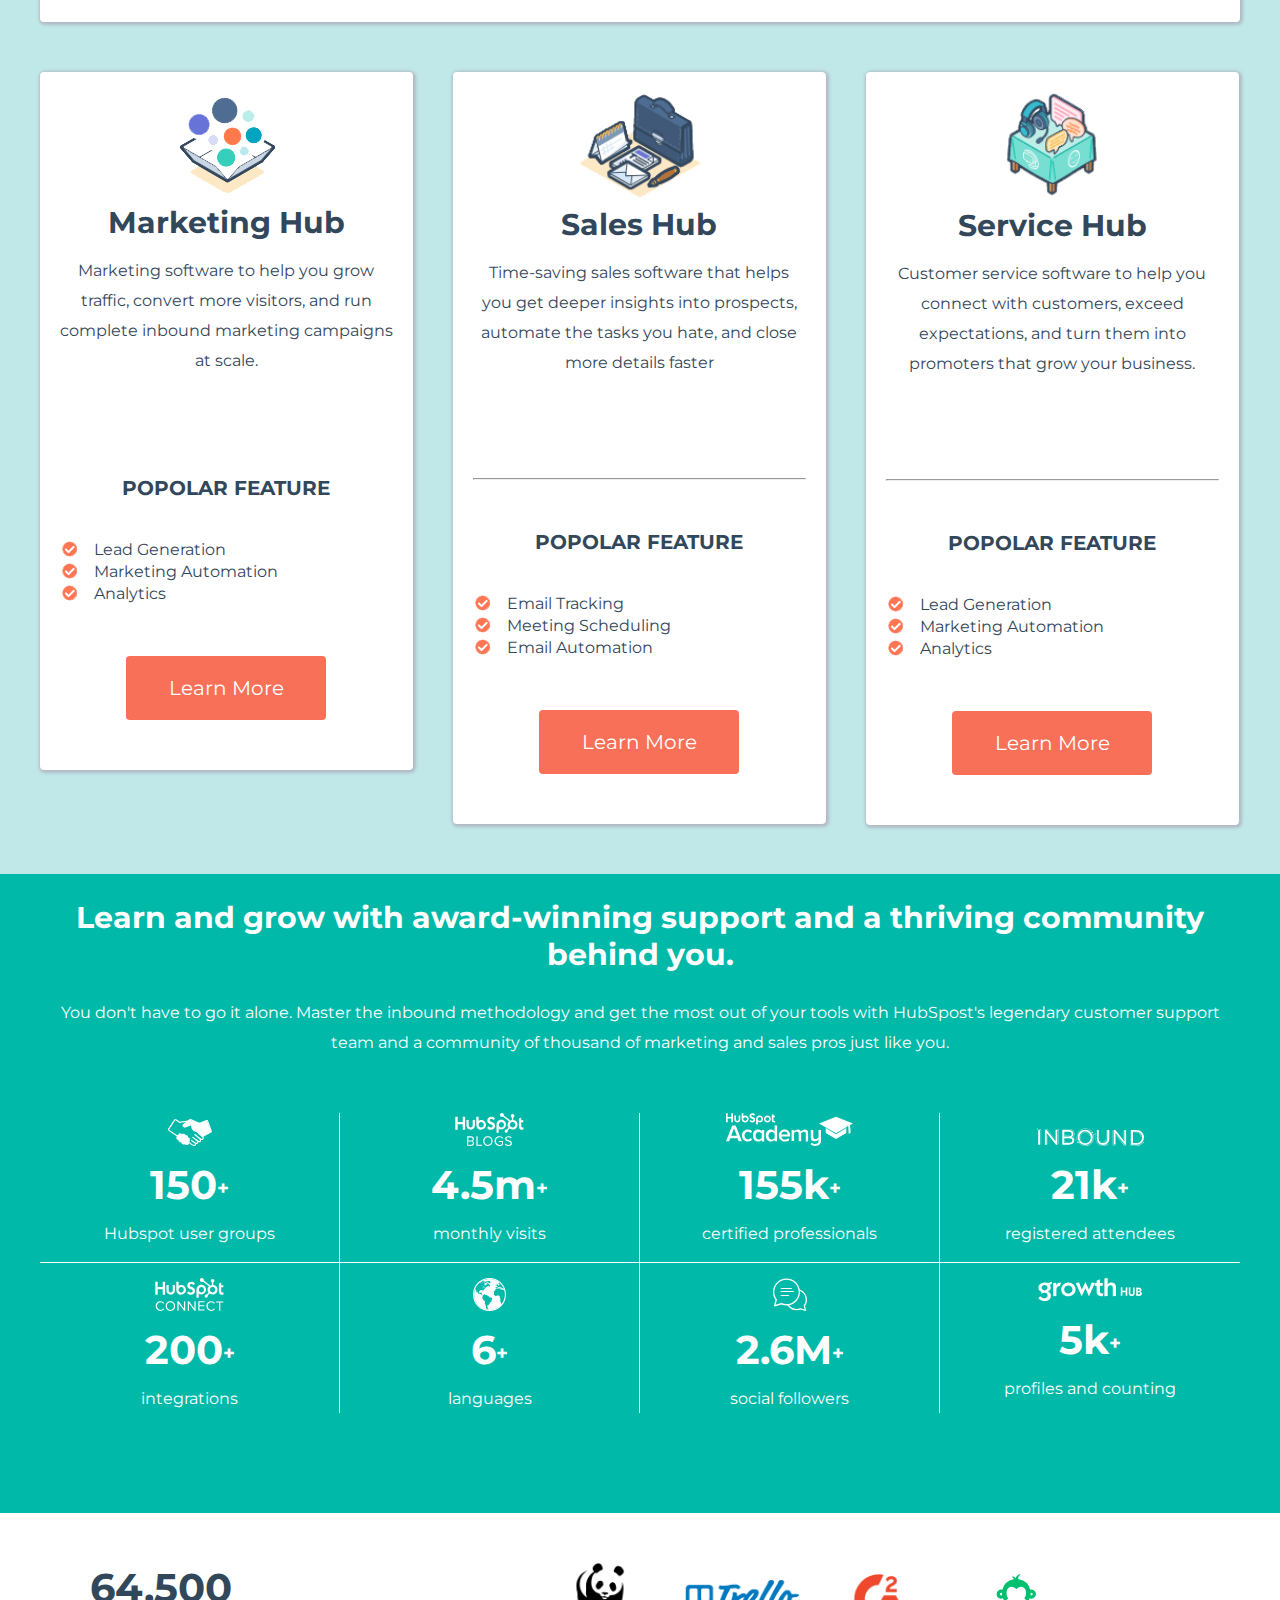
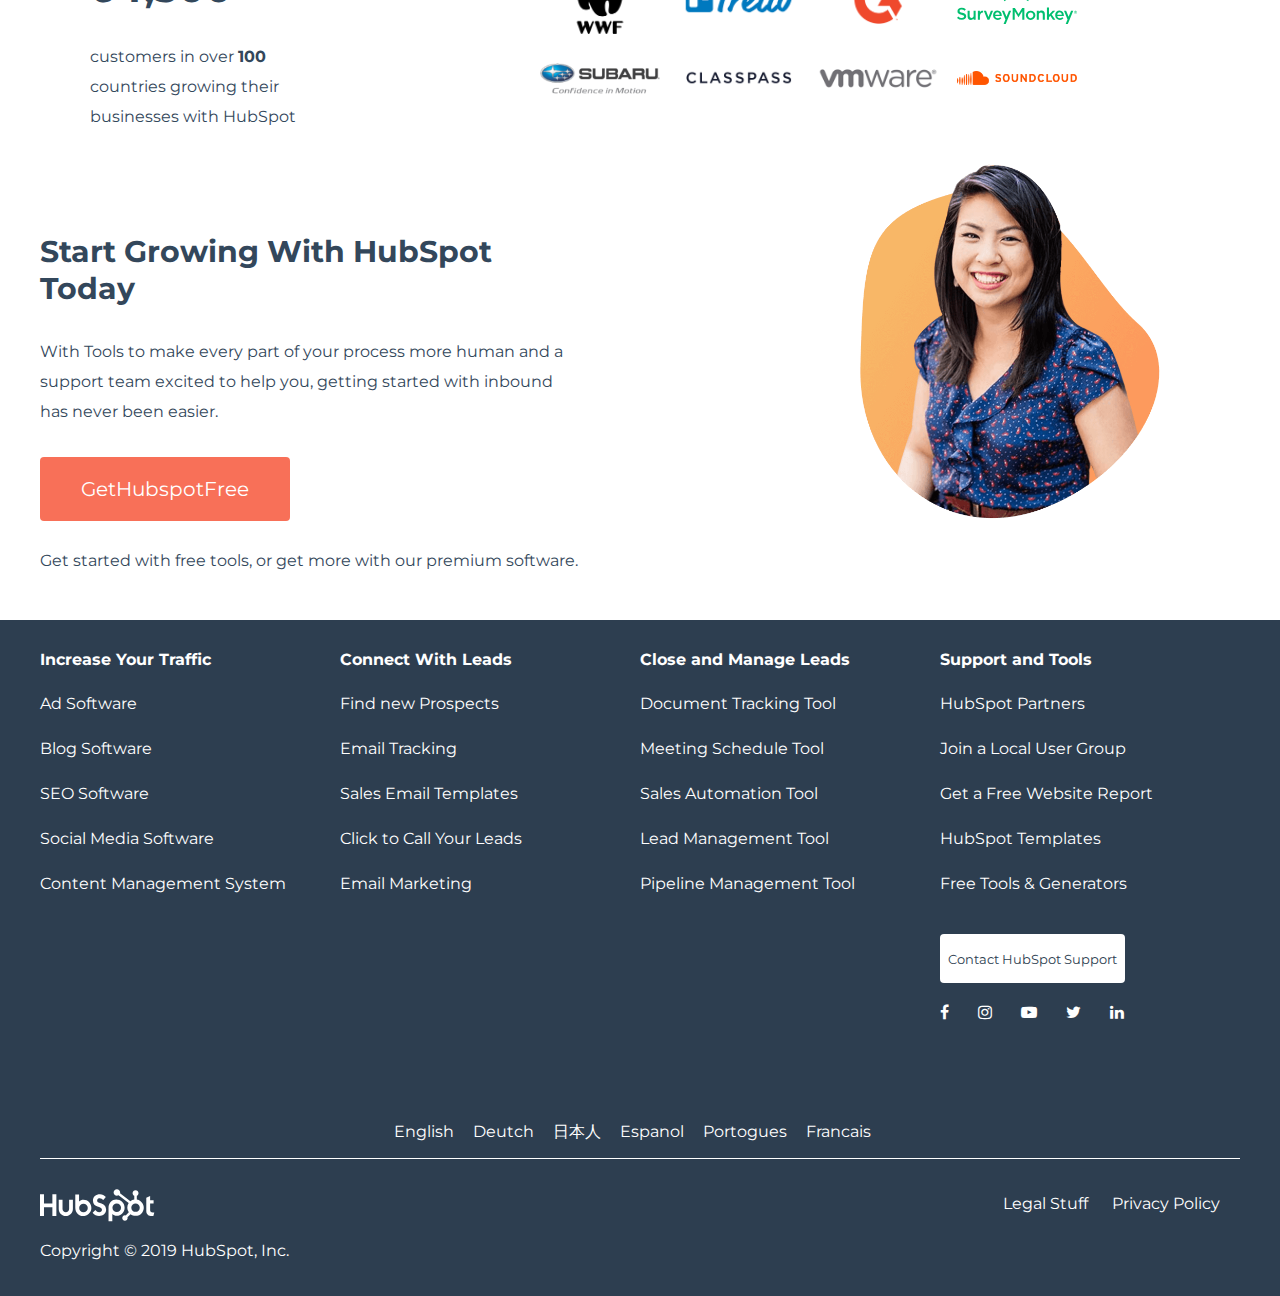
==== commit 78c0d158: "ultime modifiche" ====
--- a/index.html
+++ b/index.html
@@ -193,17 +193,17 @@
                   <h2>Marketing Hub</h2>
                   <p>Marketing software to help you grow traffic, convert more
                      visitors, and run complete inbound marketing campaigns at scale.</p>
-                     <hr>
-                     <h3>POPOLAR FEATURE</h3>
-
-                      <div class="check-desc-and-logo-container">
-                        <div class="check-hub-kind-container float-l">
-                          <img src="img/check-orange.png" alt="check">
-                       </div>
-                       <div class="check-hub-kind-description float-l">
-                           <span>Lead Generation</span>
-                         </div>
-                       </div>
+                  
+                  <h3>POPOLAR FEATURE</h3>
+
+                  <div class="check-desc-and-logo-container">
+                    <div class="check-hub-kind-container float-l">
+                      <img src="img/check-orange.png" alt="check">
+                    </div>
+                      <div class="check-hub-kind-description float-l">
+                        <span>Lead Generation</span>
+                      </div>
+                    </div>
 
                        <div class="check-desc-and-logo-container">
                          <div class="check-hub-kind-container float-l">
@@ -341,19 +341,19 @@
                      <!-- grid numbers -->
                      <div class="grid-numbers-container clearfix">
 
-                       <div class="top grid-numbers-box float-l">
+                       <div class="top grid-numbers-box float-l border-right">
                          <img src="img/handshake.svg" alt="handshake">
                          <h2>150</h2>
                          <p>Hubspot user groups</p>
                        </div>
 
-                       <div class="top grid-numbers-box float-l">
+                       <div class="top grid-numbers-box float-l border-right">
                          <img src="img/hubspot-blogs.svg" alt="HubSpot-blogs">
                          <h2>4.5m</h2>
                          <p>monthly visits</p>
                        </div>
 
-                       <div class="top grid-numbers-box float-l">
+                       <div class="top grid-numbers-box float-l border-right">
                          <img src="img/hubspot-academy.svg" alt="HubSpot-academy">
                          <h2>155k</h2>
                          <p>certified professionals</p>
@@ -365,19 +365,19 @@
                          <p>registered attendees</p>
                        </div>
 
-                       <div class="bottom grid-numbers-box float-l">
+                       <div class="bottom grid-numbers-box float-l border-right">
                          <img src="img/hubspot-connect.svg" alt="HubSpot-connect">
                          <h2>200</h2>
                          <p>integrations</p>
                        </div>
 
-                       <div class="bottom grid-numbers-box float-l">
+                       <div class="bottom grid-numbers-box float-l border-right">
                          <img src="img/globe.svg" alt="globe">
                          <h2>6</h2>
                          <p>languages</p>
                        </div>
 
-                       <div class="bottom grid-numbers-box float-l">
+                       <div class="bottom grid-numbers-box float-l border-right">
                          <img src="img/chat-text.svg" alt="chat-text">
                          <h2>2.6M</h2>
                          <p>social followers</p>
--- a/css/style.css
+++ b/css/style.css
@@ -77,7 +77,8 @@
   text-align: center;
 }
 
-.color-darkgrey{
+.color-darkgrey,
+hr{
   color: #33475b;
 }
 
@@ -288,7 +289,7 @@
     height: 2px;
     /* line-height 20px - 2px = 18px */
     margin-top: 10px;
-    background-color: #899397;
+    background-color: #33475b;
 }
 
 .check-container{
@@ -317,7 +318,6 @@
 }
 
 
-
 .sales-hub-container{
   width:453px;
   border: 1px solid black;
@@ -337,15 +337,26 @@
 }
 
 .hub-kind-box h2{
-
   margin-bottom: 15px;
 }
 
+
+
  .hub-kind-box p{
-
-  margin-bottom: 100px;
-}
-
+   margin-bottom: 100px;
+}
+
+
+.hub-kind-box h3::before{
+  content: "";
+  background-color: black;
+  width: 60%;
+  height: 2px;
+  position: relative;
+  text-align: center;
+  top: 20px;
+
+}
 
 
 .hub-kind-box h3{
@@ -423,22 +434,17 @@
 
 }
 
+.border-right{
+  border-right: 1px solid #fff;
+}
+
 .grid-numbers-box{
   height: 150px;
 }
 
-.top.grid-numbers-box,
+
+
 .bottom.grid-numbers-box{
-  border-right: 1px solid #fff;
-}
-
-.top.grid-numbers-box:nth-child(4),
-.bottom.grid-numbers-box:last-child{
-  border-right: 0;
-}
-
-.bottom.grid-numbers-box{
-
   padding-top: 15px;
 }
 
@@ -458,9 +464,7 @@
    font-size: 40px;
 }
 
-
-
- .grid-numbers-box h2::after{
+.grid-numbers-box h2::after{
   content: "+";
   font-size: 0.5em;
   vertical-align: middle;
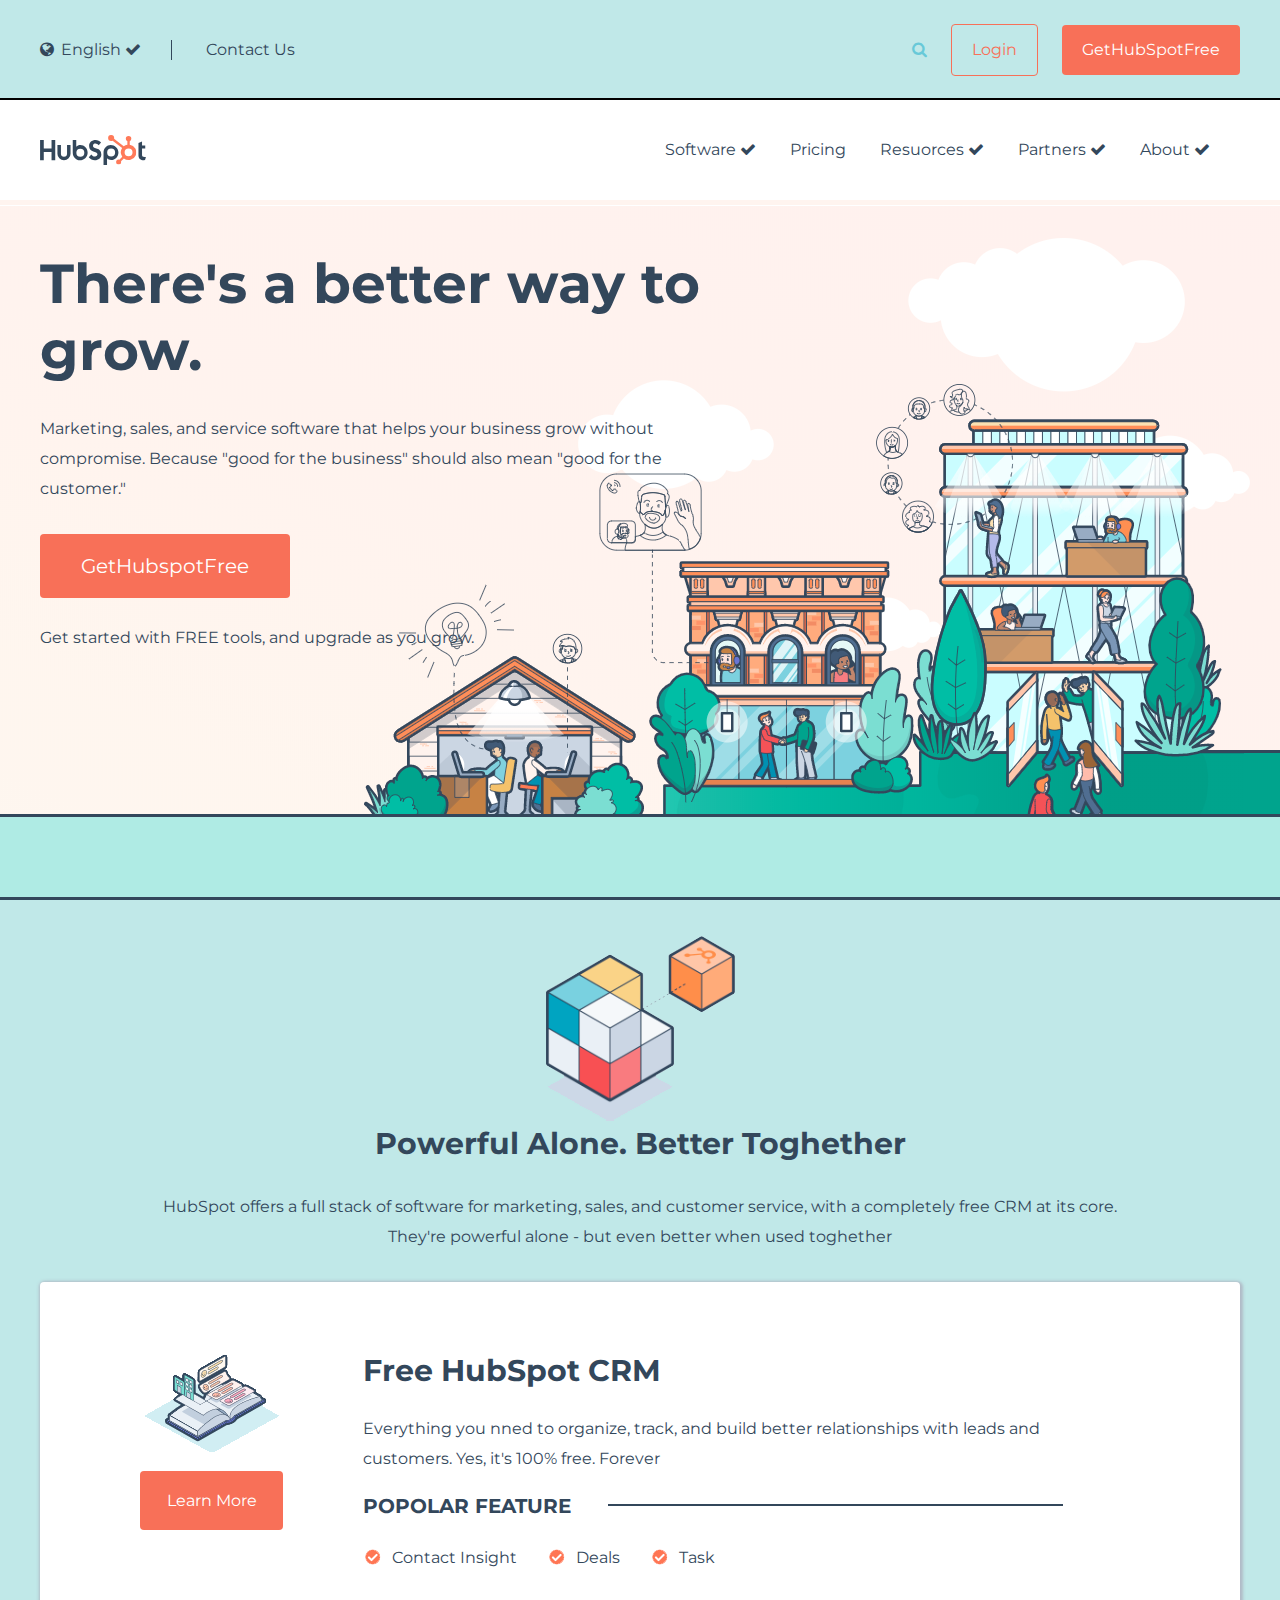
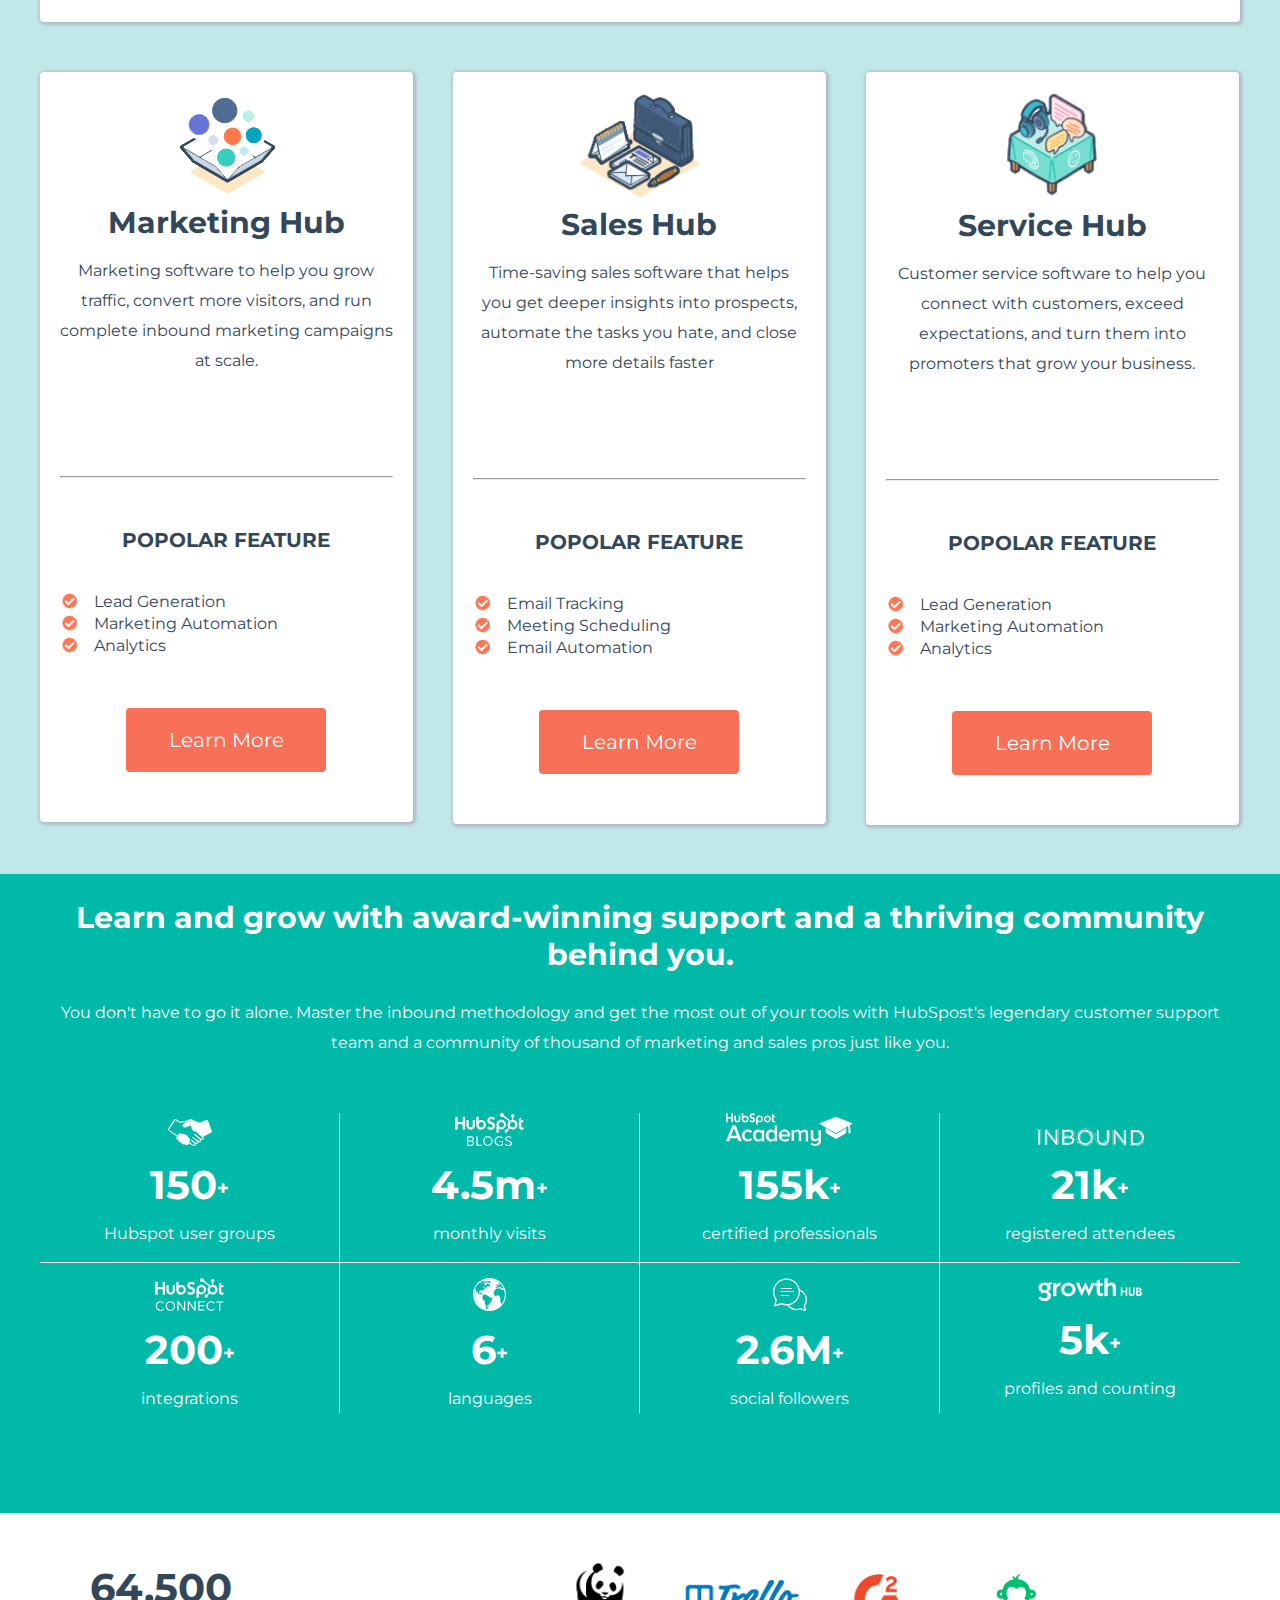
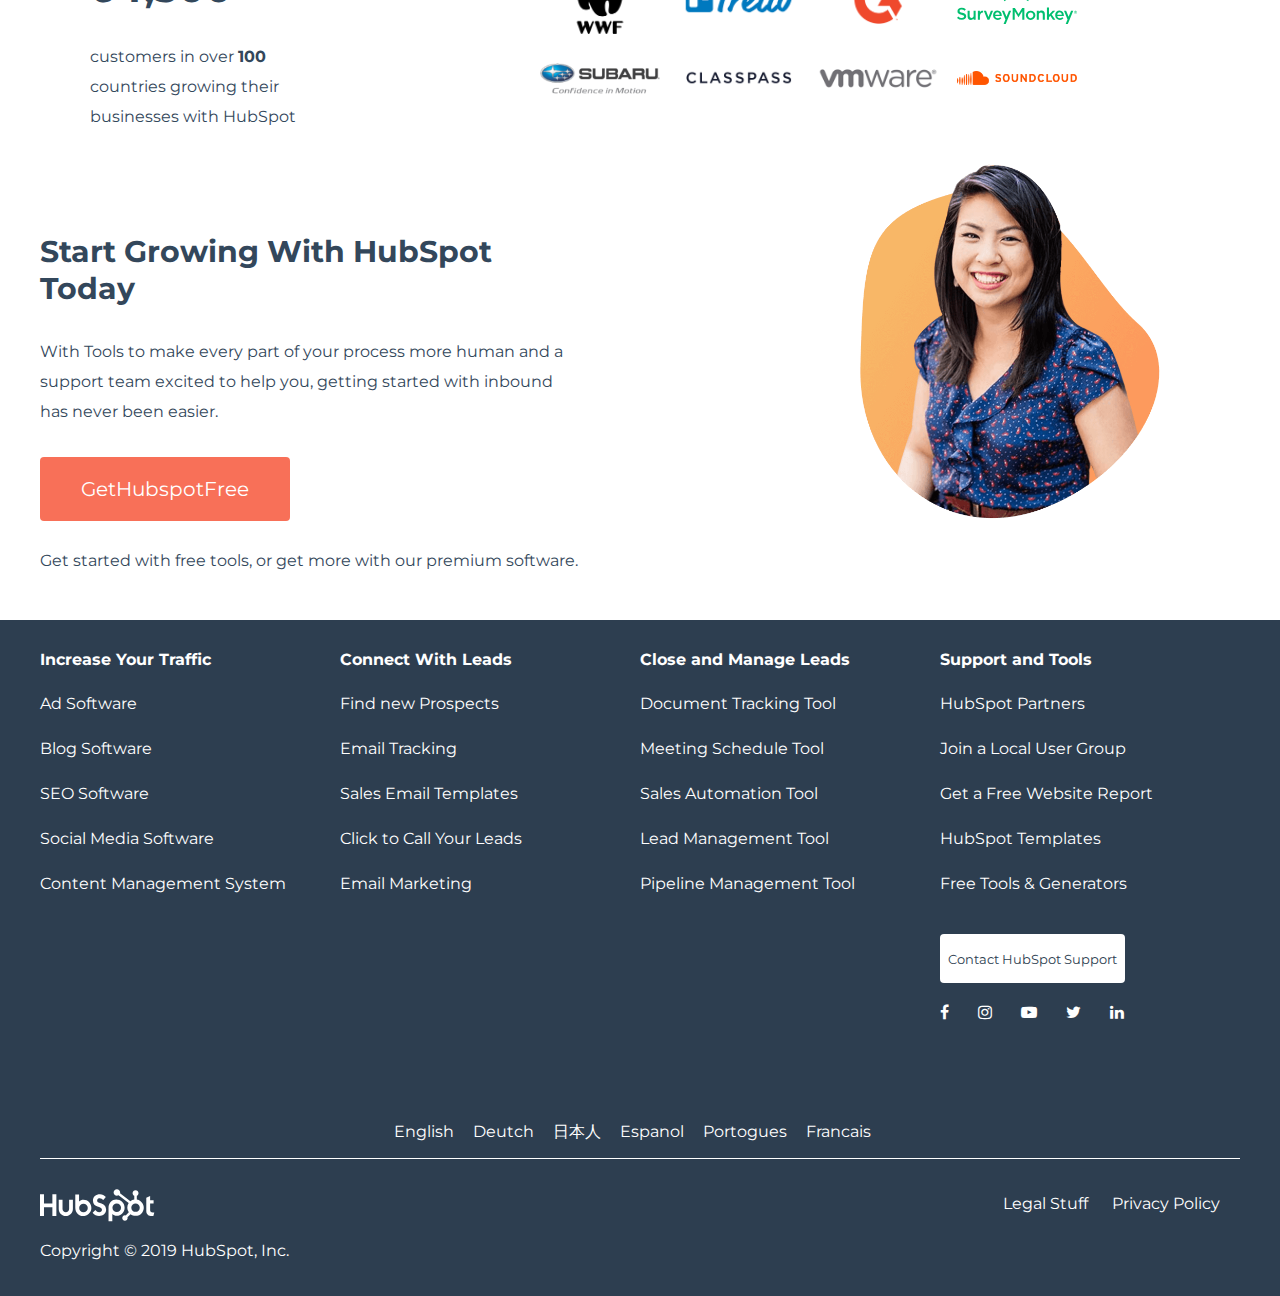
==== commit f94fd26f: "rimessi hr" ====
--- a/index.html
+++ b/index.html
@@ -193,7 +193,7 @@
                   <h2>Marketing Hub</h2>
                   <p>Marketing software to help you grow traffic, convert more
                      visitors, and run complete inbound marketing campaigns at scale.</p>
-                  
+                  <hr>
                   <h3>POPOLAR FEATURE</h3>
 
                   <div class="check-desc-and-logo-container">
--- a/css/style.css
+++ b/css/style.css
@@ -347,7 +347,7 @@
 }
 
 
-.hub-kind-box h3::before{
+/* .hub-kind-box h3::before{
   content: "";
   background-color: black;
   width: 60%;
@@ -356,7 +356,7 @@
   text-align: center;
   top: 20px;
 
-}
+} */
 
 
 .hub-kind-box h3{
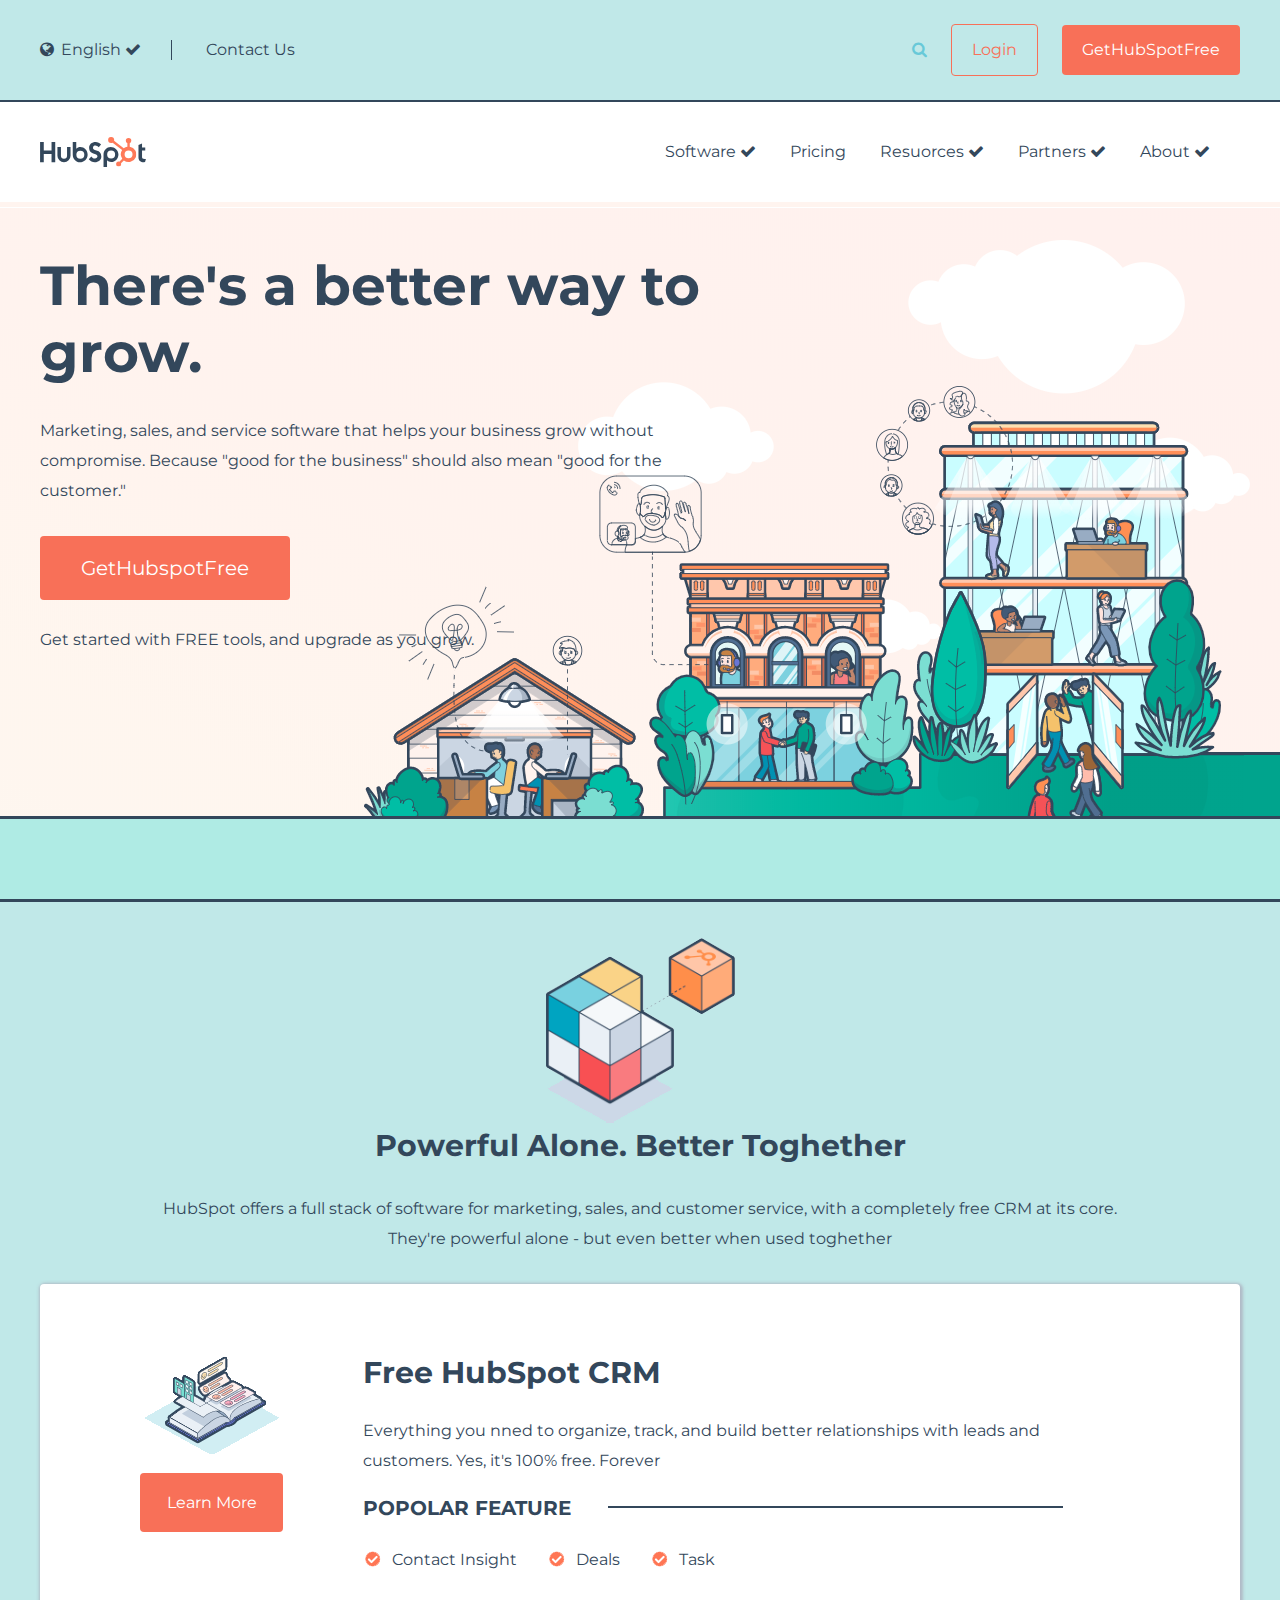
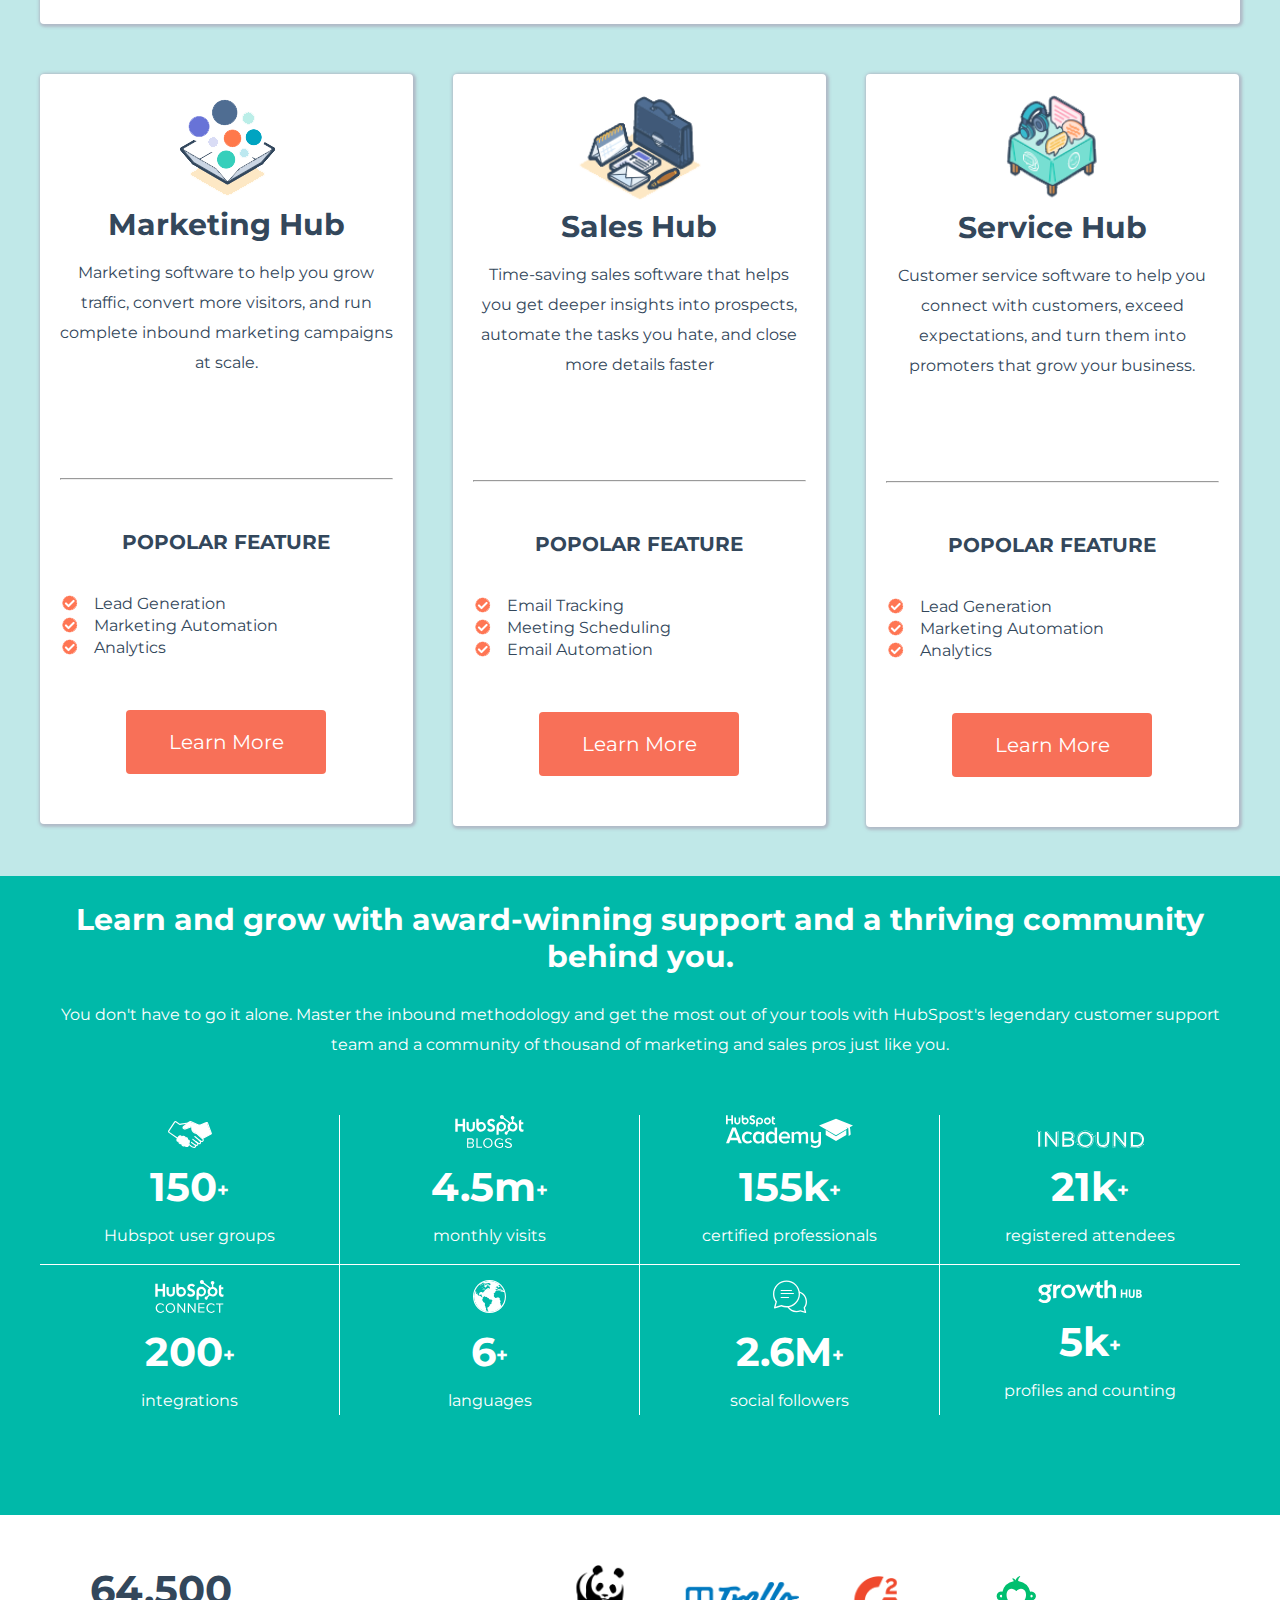
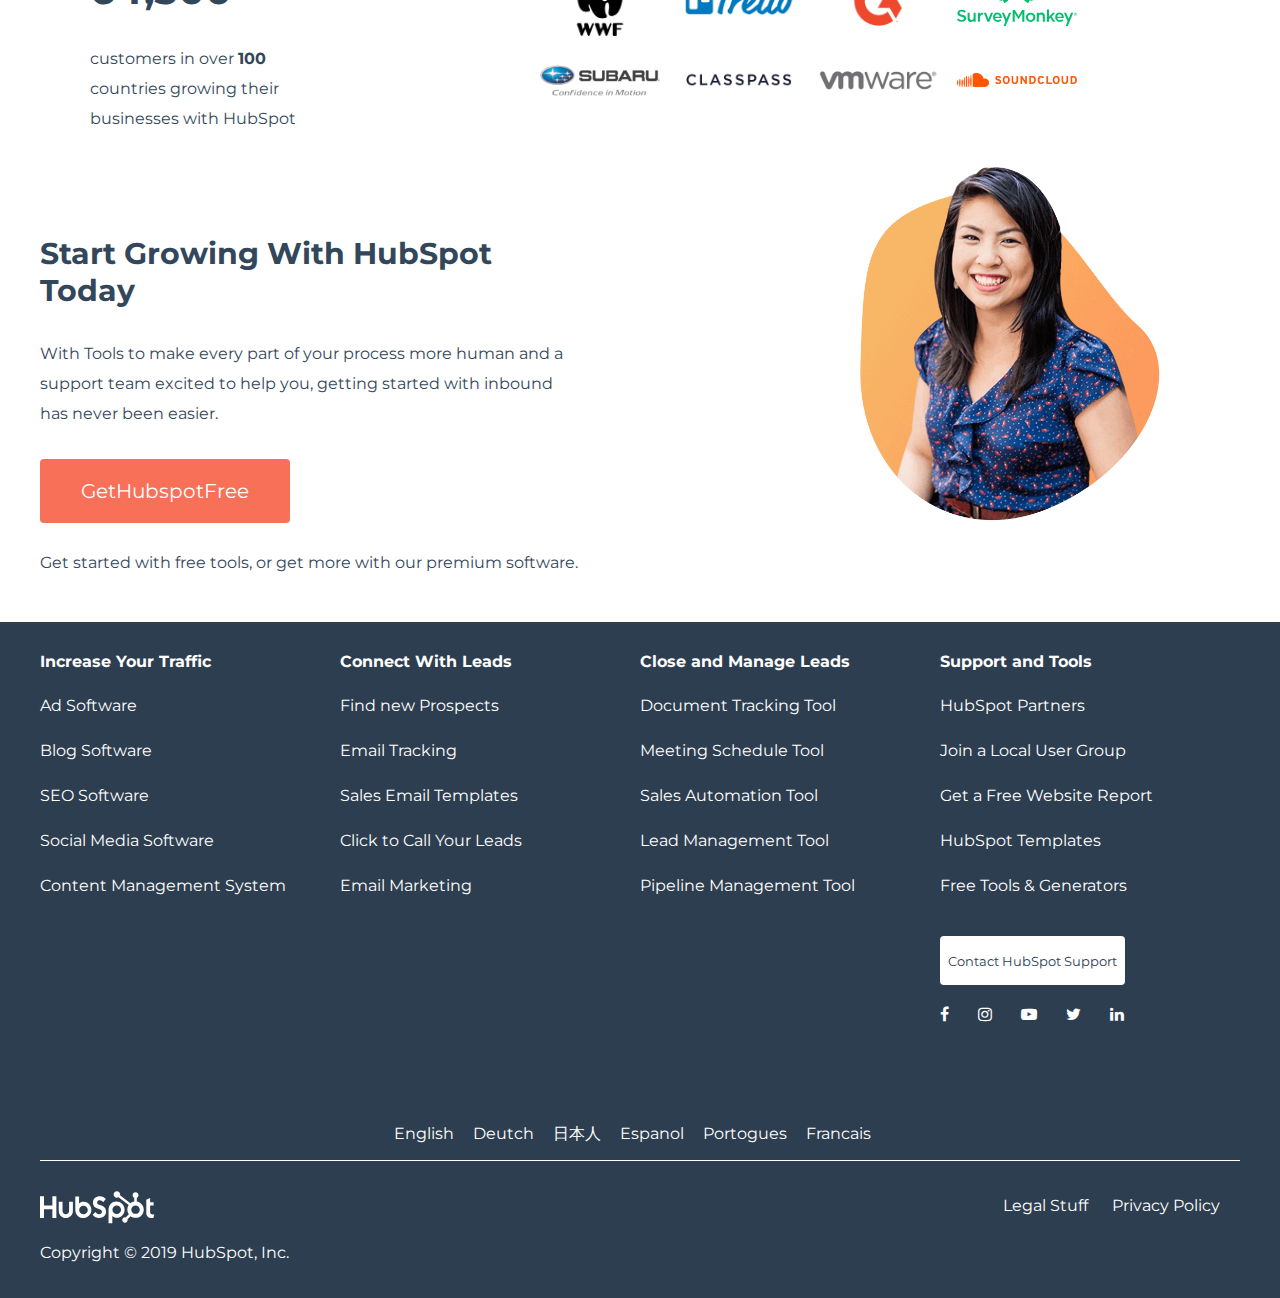
==== commit 33d3ebe9: "corretto colore bordo inferiore header" ====
--- a/index.html
+++ b/index.html
@@ -152,7 +152,7 @@
                   </div>
                 </a>
               </div>
-
+                
               <div class="free-hubspot-crm-description float-l">
                 <h2>Free HubSpot CRM</h2>
                 <p>Everything you nned to organize, track, and build better
--- a/css/style.css
+++ b/css/style.css
@@ -91,15 +91,13 @@
 
 /*HEADER*/
 header{
-
-  height: 100px;
   background-color: #c0e8e8;
-  border-bottom: 2px solid #000;
+  border-bottom: 2px solid #33475b;
 }
 
 
 header .container nav ul{
-  line-height: 100px;
+   line-height: 100px;
 }
 
 header .container nav ul li{
@@ -157,10 +155,7 @@
 
 
 /*UNDER HEADER NAV*/
-.under-header-navigation{
-  height: 100px;
-  position: relative;
-}
+
 
 .hubspot-logo-container{
   margin-top: 35px;
@@ -442,8 +437,6 @@
   height: 150px;
 }
 
-
-
 .bottom.grid-numbers-box{
   padding-top: 15px;
 }
@@ -626,5 +619,4 @@
   color: #fff;
 }
 
-
 /*END FOOTER*/
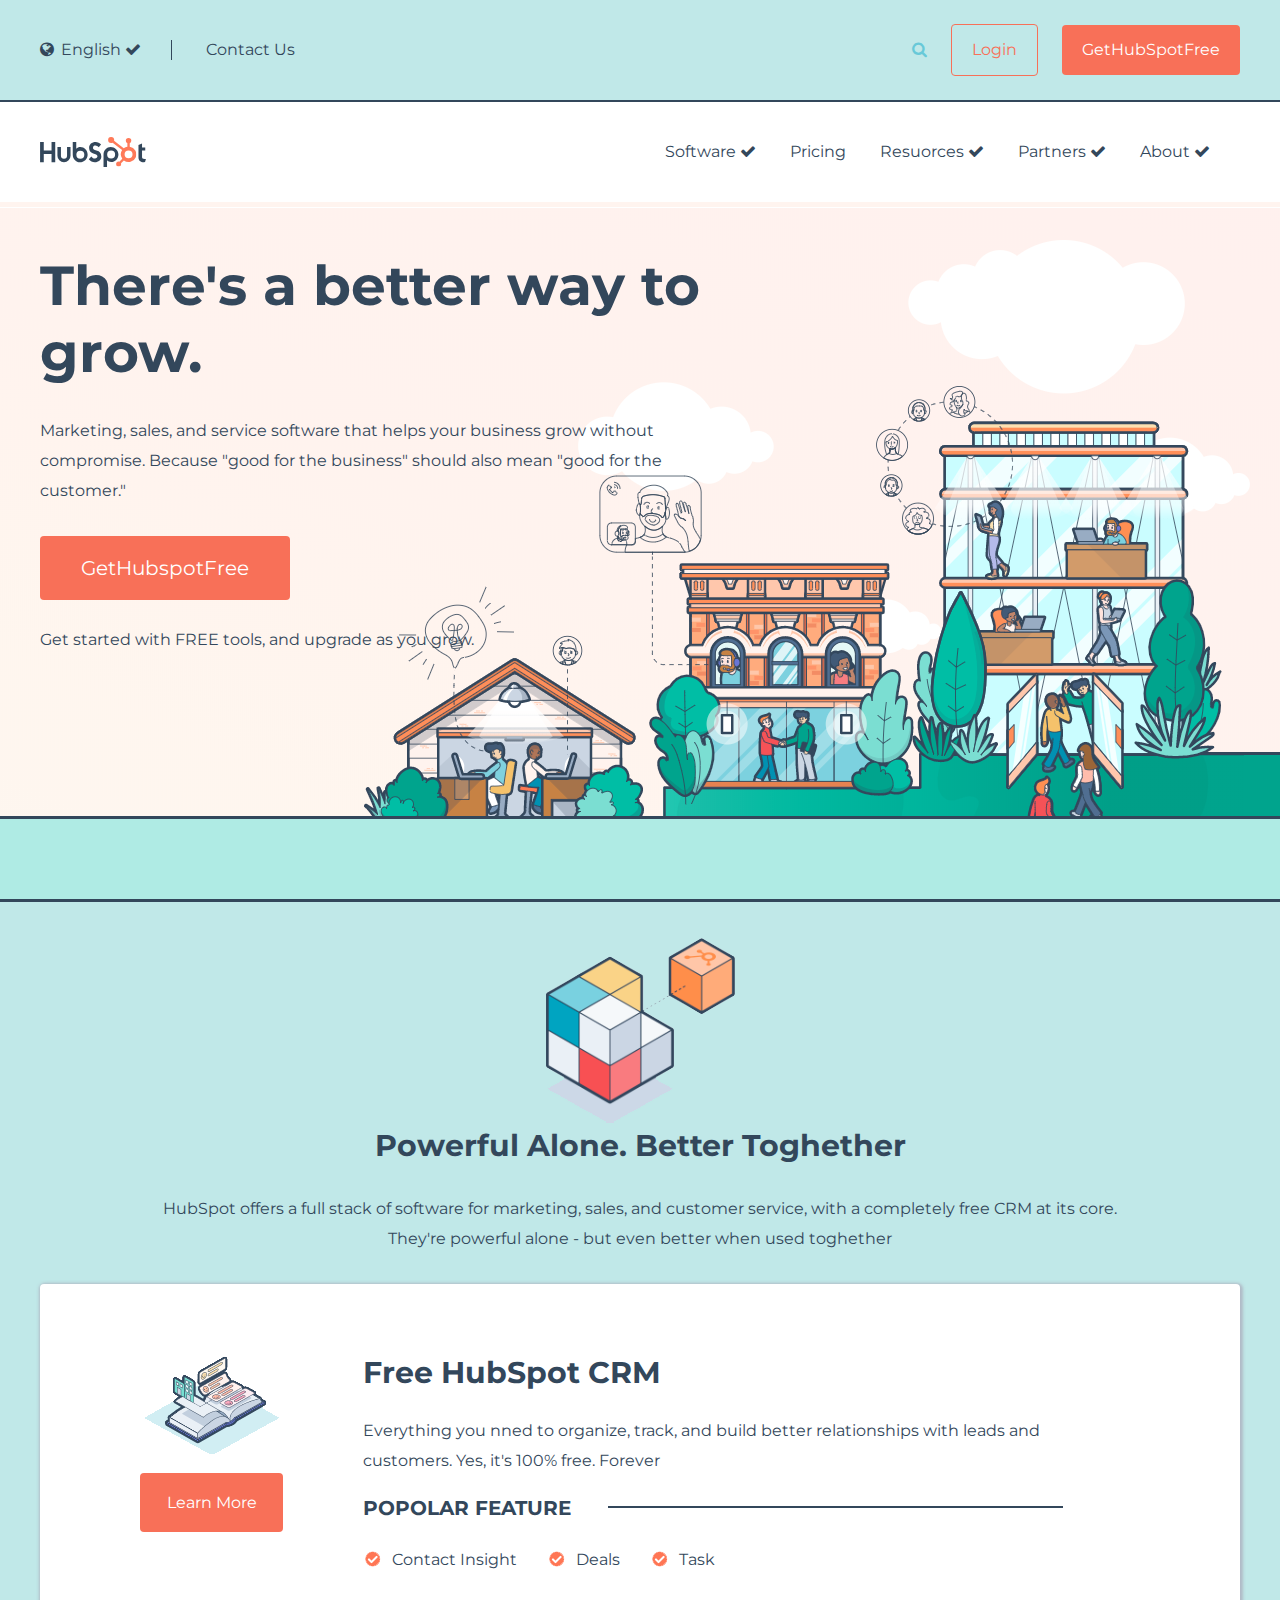
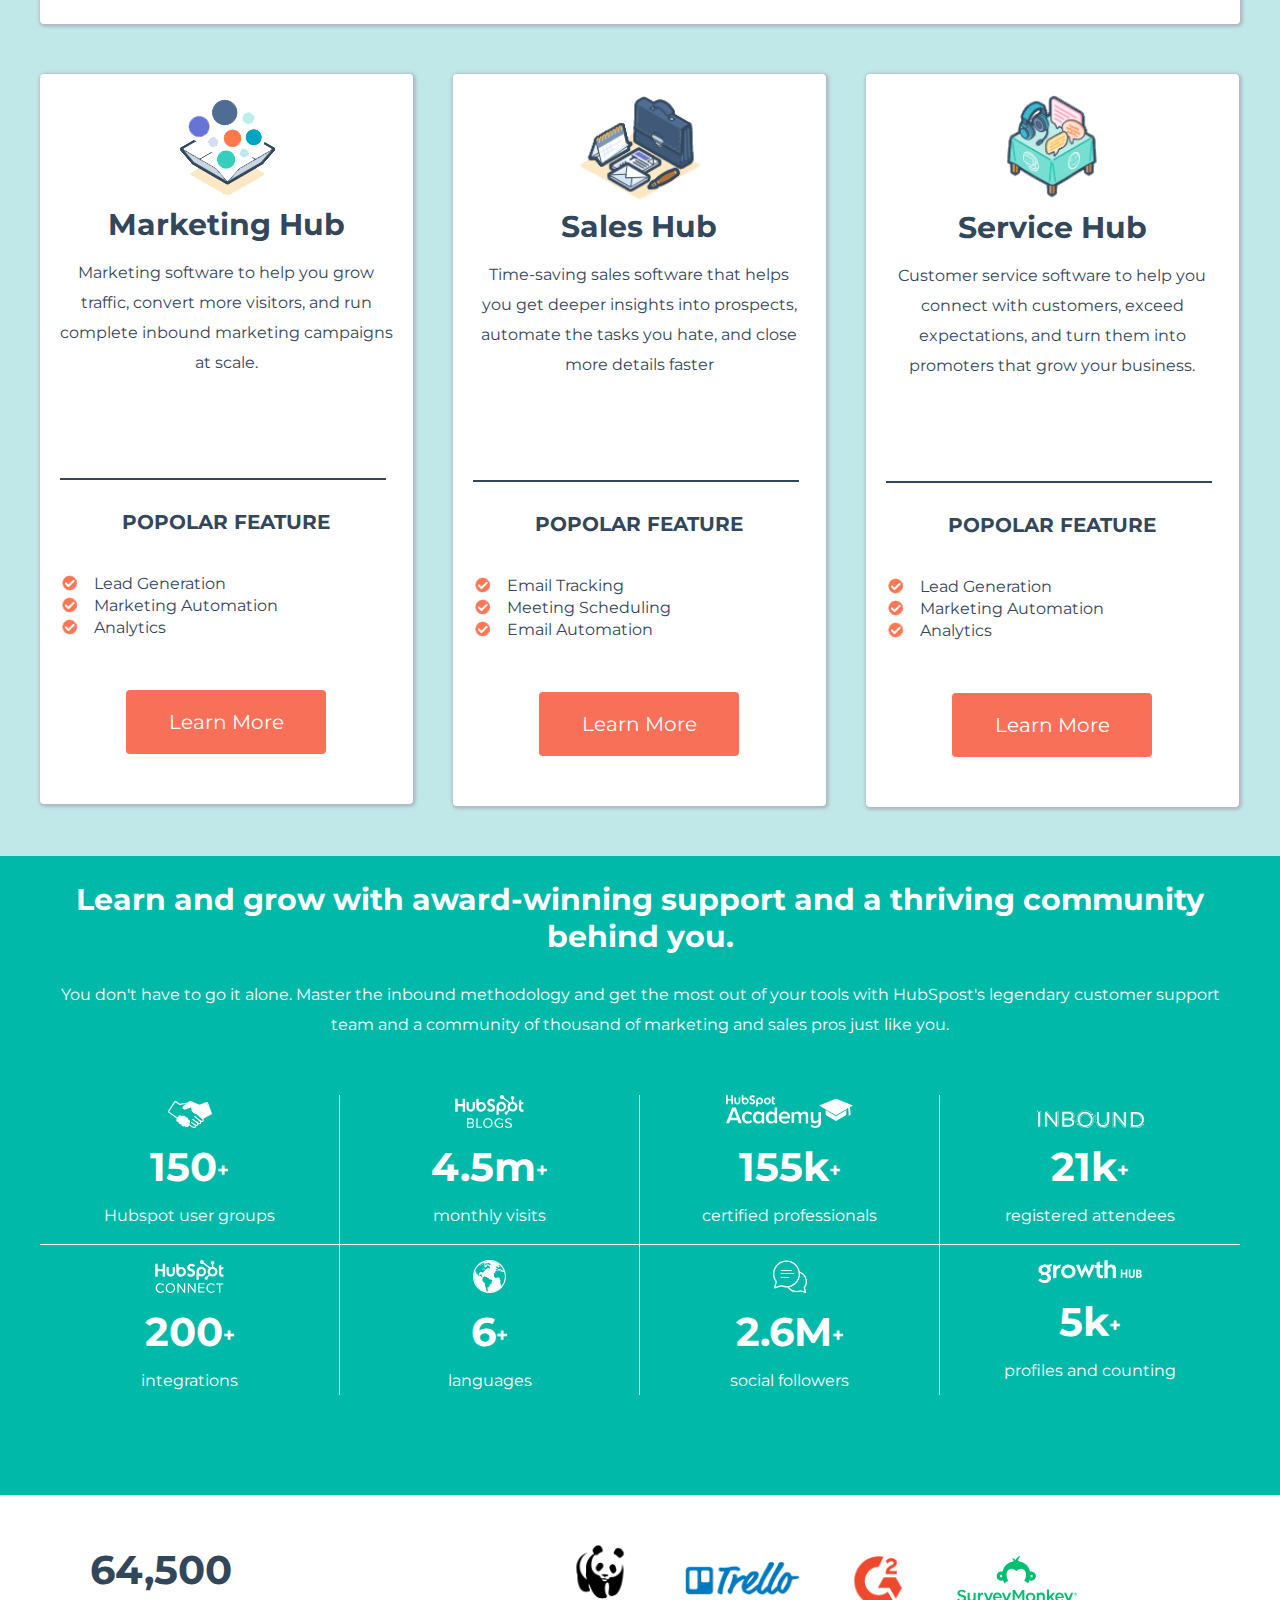
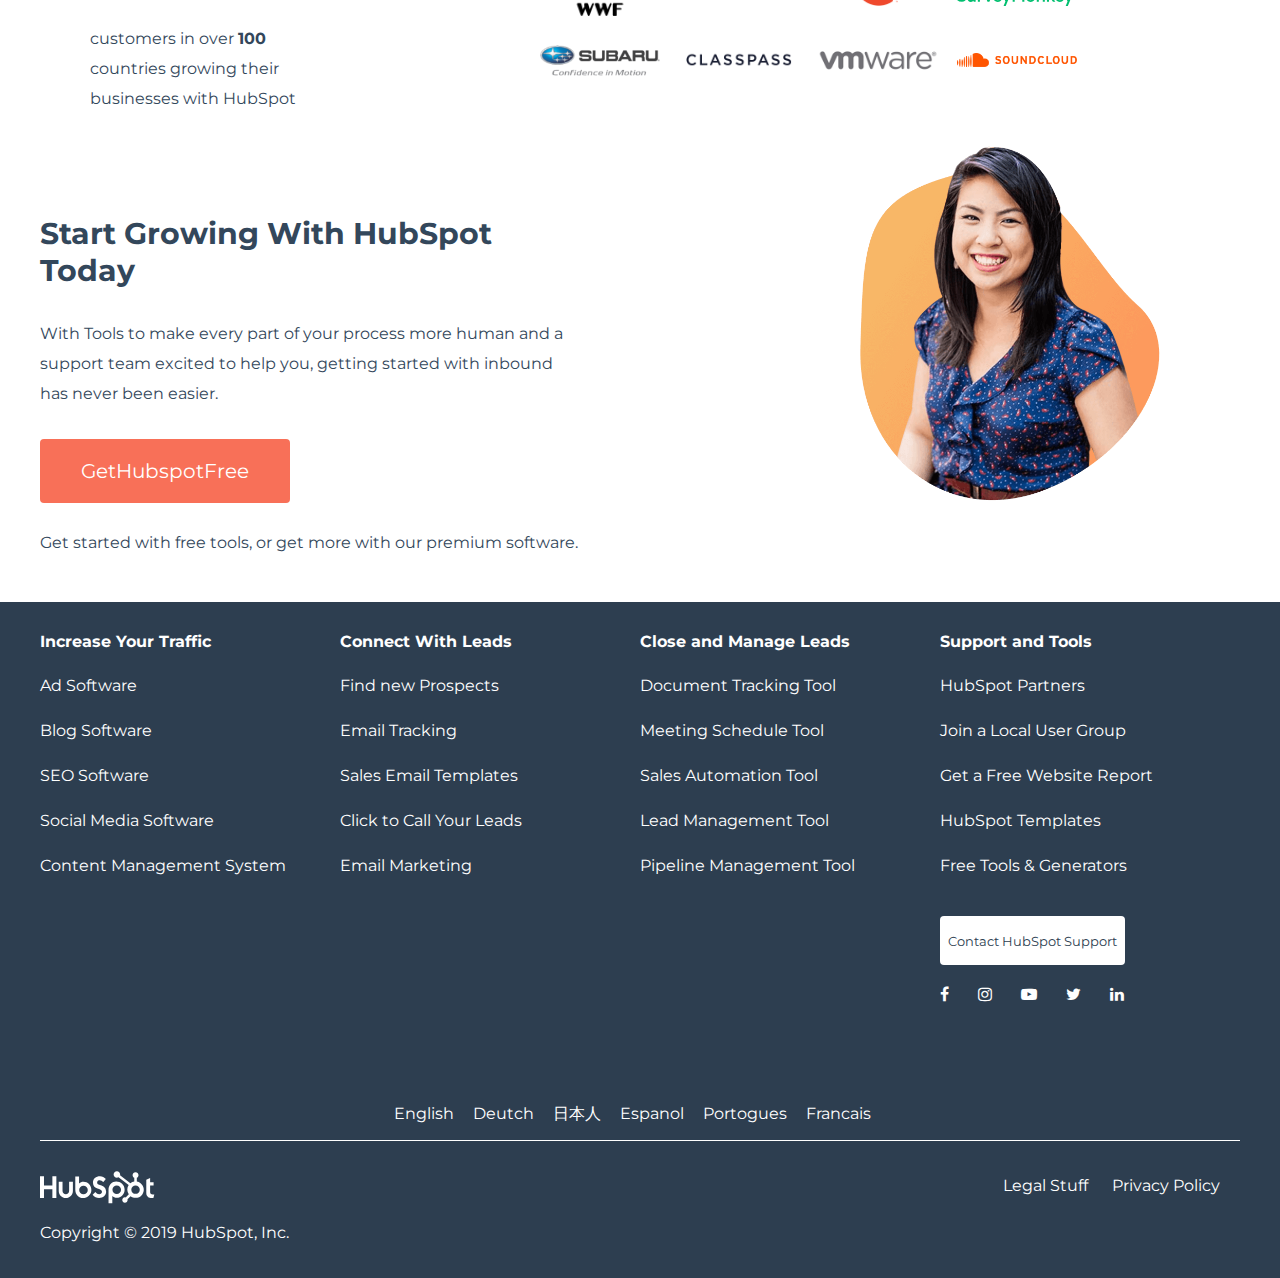
==== commit bfcf6f4e: "messi :before al posto degli <hr> tolta qualche regola css ridondante" ====
--- a/index.html
+++ b/index.html
@@ -152,7 +152,7 @@
                   </div>
                 </a>
               </div>
-                
+
               <div class="free-hubspot-crm-description float-l">
                 <h2>Free HubSpot CRM</h2>
                 <p>Everything you nned to organize, track, and build better
@@ -193,7 +193,7 @@
                   <h2>Marketing Hub</h2>
                   <p>Marketing software to help you grow traffic, convert more
                      visitors, and run complete inbound marketing campaigns at scale.</p>
-                  <hr>
+
                   <h3>POPOLAR FEATURE</h3>
 
                   <div class="check-desc-and-logo-container">
@@ -240,7 +240,7 @@
                     <p>Time-saving sales software that helps you get deeper insights
                        into prospects, automate the tasks you hate, and close more details
                        faster</p>
-                       <hr>
+
                        <h3>POPOLAR FEATURE</h3>
                        <div class="check-desc-and-logo-container">
                           <div class="check-hub-kind-container float-l">
@@ -282,7 +282,7 @@
                 <h2>Service Hub</h2>
                 <p>Customer service software to help you connect with customers,
                    exceed expectations, and turn them into promoters that grow your business.</p>
-                  <hr>
+                  
                    <h3>POPOLAR FEATURE</h3>
 
                     <div class="check-desc-and-logo-container">
--- a/css/style.css
+++ b/css/style.css
@@ -93,6 +93,7 @@
 header{
   background-color: #c0e8e8;
   border-bottom: 2px solid #33475b;
+
 }
 
 
@@ -155,6 +156,7 @@
 
 
 /*UNDER HEADER NAV*/
+
 
 
 .hubspot-logo-container{
@@ -313,12 +315,6 @@
 }
 
 
-.sales-hub-container{
-  width:453px;
-  border: 1px solid black;
-  padding: 0 40px;
-}
-
 .hub-kind-box:nth-child(2){
   margin: 50px 40px;
 }
@@ -342,17 +338,16 @@
 }
 
 
-/* .hub-kind-box h3::before{
+.hub-kind-box h3:before{
   content: "";
-  background-color: black;
-  width: 60%;
+  background-color: #33475b;
+  width: 98%;
   height: 2px;
-  position: relative;
   text-align: center;
   top: 20px;
-
-} */
-
+  display:block;
+  margin-bottom: 30px;
+}
 
 .hub-kind-box h3{
   margin-top: 50px;
@@ -511,10 +506,6 @@
   margin-bottom: 30px;
 }
 
-.grow-with-hubspot-container a:last-child span {
-  color: #000;
-  font-size: 10px;
-}
 
 .immagine-signorina-container{
   width: 300px;
